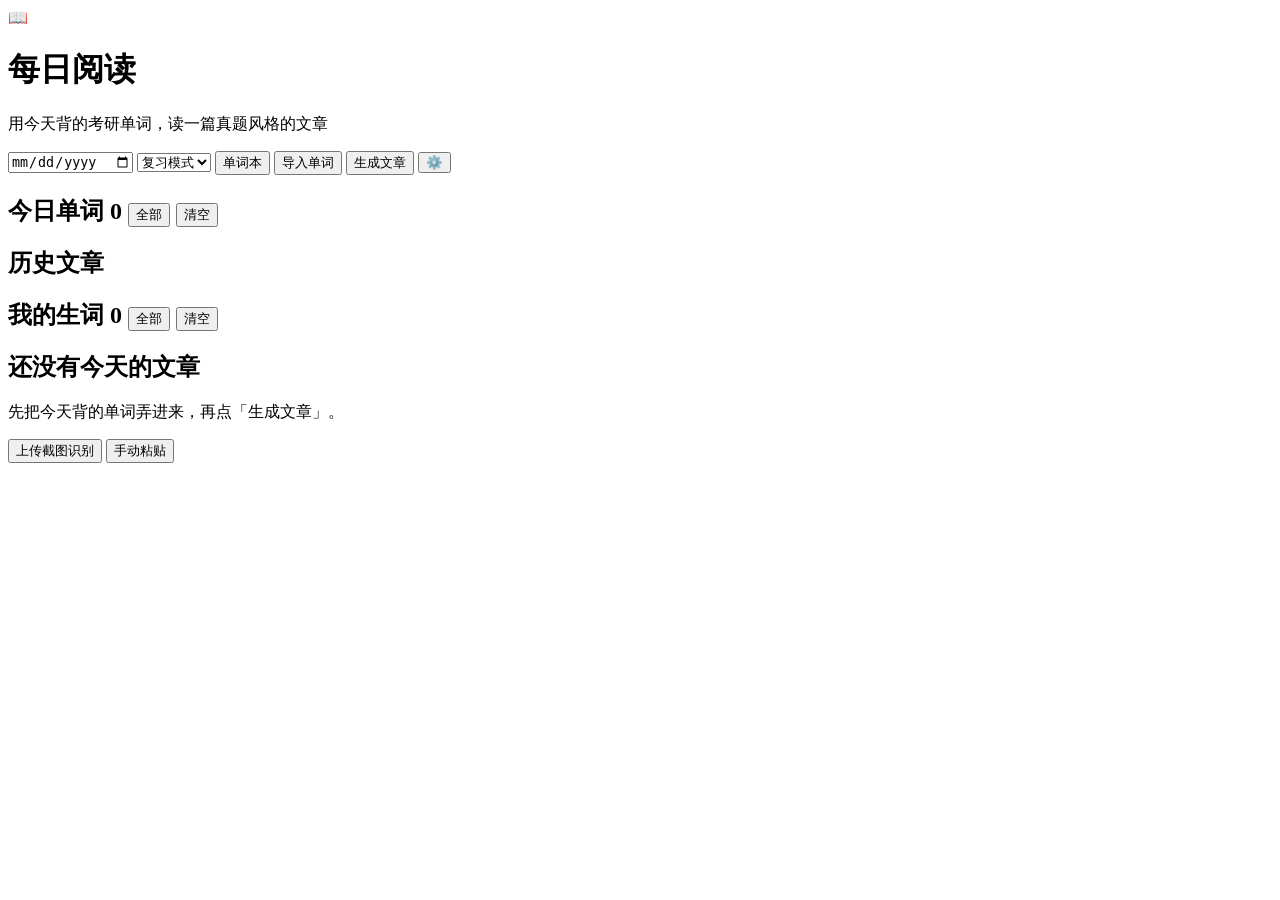
==== public/index.html @ d0517b9f "feat: 一键补全单词释义 + 独立的短语标签页 - POST /api/vocab/fill：按批（默认 40 个）让模型返回中文释义，写进 data/dict 永久缓存 - 新增 buildBa" ====
<!DOCTYPE html>
<html lang="zh-CN">
<head>
<meta charset="utf-8" />
<meta name="viewport" content="width=device-width, initial-scale=1" />
<title>每日阅读 · 考研英语</title>
<link rel="stylesheet" href="/style.css" />
<link rel="icon" href="data:image/svg+xml,<svg xmlns='http://www.w3.org/2000/svg' viewBox='0 0 100 100'><text y='.9em' font-size='90'>📖</text></svg>" />
</head>
<body>
<div class="app">
  <header class="topbar">
    <div class="brand">
      <span class="logo">📖</span>
      <div>
        <h1>每日阅读</h1>
        <p id="brandSub">用今天背的考研单词，读一篇真题风格的文章</p>
      </div>
    </div>
    <div class="topbar-actions">
      <input type="date" id="datePicker" />
      <select id="modeQuick" class="mode-quick" title="文章模式（切完点「生成文章」生效）">
        <option value="review">复习模式</option>
        <option value="exam">真题模式</option>
      </select>
      <button class="btn ghost" id="btnVocab" title="看所有天的单词和生词">单词本</button>
      <button class="btn ghost" id="btnImport">导入单词</button>
      <button class="btn primary" id="btnGenerate">生成文章</button>
      <button class="btn icon" id="btnSettings" title="设置">⚙️</button>
    </div>
  </header>

  <div class="body">
    <aside class="sidebar">
      <section class="panel">
        <h2>今日单词 <span class="count" id="wordCount">0</span>
          <button class="mini-btn" id="btnAllWords" title="打开完整单词本">全部</button>
          <button class="mini-btn" id="btnClearWords" title="清空今天的单词">清空</button>
        </h2>
        <div id="wordList" class="word-list"></div>
      </section>
      <section class="panel">
        <h2>历史文章</h2>
        <div id="archive" class="archive"></div>
      </section>
      <section class="panel">
        <h2>我的生词 <span class="count" id="markCount">0</span>
          <button class="mini-btn" id="btnAllMarks" title="打开完整单词本">全部</button>
          <button class="mini-btn" id="btnClearMarks" title="清空生词本">清空</button>
        </h2>
        <div id="markList" class="mark-list"></div>
      </section>
    </aside>

    <main class="main" id="main">
      <div class="empty" id="empty">
        <h2>还没有今天的文章</h2>
        <p>先把今天背的单词弄进来，再点「生成文章」。</p>
        <div class="empty-actions">
          <button class="btn primary" data-act="image">上传截图识别</button>
          <button class="btn ghost" data-act="import">手动粘贴</button>
        </div>
        <p class="hint" id="emptyHint"></p>
      </div>
      <article id="articleView" hidden></article>
    </main>
  </div>
</div>

<!-- ============ 导入单词 ============ -->
<div class="modal" id="modalImport" hidden>
  <div class="modal-card">
    <header>
      <h3>导入今天的单词</h3>
      <button class="btn icon" data-close>✕</button>
    </header>
    <div class="modal-body">
      <div class="tabs">
        <button class="tab active" data-tab="image">上传截图识别</button>
        <button class="tab" data-tab="paste">手动粘贴</button>
      </div>

      <div class="tab-panel" data-panel="image">
        <div id="dropzone" class="dropzone">
          <div class="dz-icon">🖼️</div>
          <p class="dz-main">把百词斩的截图拖进来</p>
          <p class="dz-sub">也可以点这里选图片，或者直接 <kbd>Ctrl</kbd>+<kbd>V</kbd> 粘贴</p>
          <input type="file" id="fileInput" accept="image/*" multiple hidden />
        </div>
        <div id="thumbs" class="thumbs"></div>
        <div class="row-inline">
          <button class="btn primary" id="btnDoOcr" disabled>开始识别</button>
          <label class="switch"><input type="checkbox" id="chkOcrFix" /> 用 AI 校正拼写、剔除界面文字</label>
        </div>
        <div id="ocrResult" class="fetch-result"></div>
      </div>

      <div class="tab-panel" data-panel="paste" hidden>
        <p class="tip">一行一个，中英文都行：</p>
        <pre class="example">abandon 放弃
procedure /prəˈsiːdʒə/ n. 程序，步骤
reluctant</pre>
        <textarea id="pasteBox" rows="8" placeholder="在这里粘贴单词……"></textarea>
        <div id="pastePreview" class="paste-preview"></div>
      </div>
    </div>
    <footer>
      <span class="status" id="importStatus"></span>
      <button class="btn ghost" data-close>取消</button>
      <button class="btn primary" id="btnSaveWords">保存</button>
    </footer>
  </div>
</div>

<!-- ============ 设置 ============ -->
<div class="modal" id="modalSettings" hidden>
  <div class="modal-card">
    <header>
      <h3>设置</h3>
      <button class="btn icon" data-close>✕</button>
    </header>
    <div class="modal-body">
      <h4>DeepSeek 模型</h4>
      <label>API Key <input type="password" id="cfgKey" placeholder="sk-..." autocomplete="off" /></label>
      <p class="tip">Key 只保存在本机的 data/config.json，不会上传到任何第三方。截图识别用的是 Windows 自带 OCR，不消耗 Key。</p>
      <div class="grid2">
        <label>接口地址 <input type="text" id="cfgBase" /></label>
        <label>模型 <input type="text" id="cfgModel" /></label>
      </div>

      <h4>文章偏好（考研）</h4>
      <label>模式
        <select id="cfgMode">
          <option value="review">复习模式 —— 今天背的词尽量全用上，文章好读</option>
          <option value="exam">真题模式 —— 像考研阅读原文，只挑一部分词用</option>
        </select>
      </label>
      <p class="tip" id="modeTip"></p>
      <label>难度
        <select id="cfgLevel">
          <option>C1（考研英语一难度）</option>
          <option>B2（考研英语二 / 六级）</option>
          <option>C2（接近外刊原文）</option>
          <option>B1（先打基础）</option>
        </select>
      </label>
      <div class="grid2">
        <label>段落数 <input type="number" id="cfgParas" min="3" max="14" /></label>
        <label>题量 <input type="number" id="cfgQuestionCount" min="0" max="8" /></label>
      </div>
      <label id="examLimitRow">真题模式每篇用词数 <input type="number" id="cfgExamLimit" min="6" max="30" /></label>
      <label>题材
        <select id="cfgStyle">
          <option>考研真题风格（社科 / 科普议论文）</option>
          <option>经济与商业</option>
          <option>科技与创新</option>
          <option>社会与文化</option>
          <option>教育与心理</option>
          <option>环境与能源</option>
          <option>法律与伦理</option>
        </select>
      </label>
      <label class="inline"><input type="checkbox" id="cfgLongSentences" /> 生成「长难句拆解」</label>
      <label class="inline"><input type="checkbox" id="cfgQuestions" /> 生成理解题（考研五大题型）</label>
      <label class="inline"><input type="checkbox" id="cfgOcrFix" /> 截图识别后自动用 AI 校正拼写</label>
    </div>
    <footer>
      <span class="status" id="settingsStatus"></span>
      <button class="btn ghost" data-close>关闭</button>
      <button class="btn primary" id="btnSaveSettings">保存</button>
    </footer>
  </div>
</div>

<!-- ============ 单词本 ============ -->
<div class="modal" id="modalVocab" hidden>
  <div class="modal-card wide">
    <header>
      <h3>单词本</h3>
      <button class="btn icon" data-close>✕</button>
    </header>
    <div class="modal-body vocab-body">
      <div class="vocab-bar">
        <div class="tabs vocab-tabs">
          <button class="vtab active" data-vtab="daily">每日单词 <span class="count" id="vtabDailyCount">0</span></button>
          <button class="vtab" data-vtab="mine">我的生词 <span class="count" id="vtabMineCount">0</span></button>
          <button class="vtab" data-vtab="phrases">短语 <span class="count" id="vtabPhraseCount">0</span></button>
        </div>
        <div class="vocab-tools">
          <button class="btn ghost" id="btnFillMeaning" hidden>补全释义</button>
          <select id="vocabSort" title="排序方式">
            <option value="time-desc">时间：新 → 旧</option>
            <option value="time-asc">时间：旧 → 新</option>
            <option value="alpha">字母：A → Z</option>
            <option value="alpha-desc">字母：Z → A</option>
          </select>
          <input type="search" id="vocabSearch" placeholder="搜单词或释义" />
        </div>
      </div>
      <p class="tip" id="vocabStatus" hidden></p>
      <div id="vocabBody" class="vocab-grid"></div>
      <p class="tip" id="vocabEmpty" hidden></p>
    </div>
  </div>
</div>

<!-- ============ 单词详情浮层 ============ -->
<div class="popover" id="popover" hidden></div>
<div class="toast" id="toast" hidden></div>
<div class="loading" id="loading" hidden>
  <div class="spinner"></div>
  <p id="loadingText">正在写作……</p>
</div>

<script src="/app.js"></script>
</body>
</html>
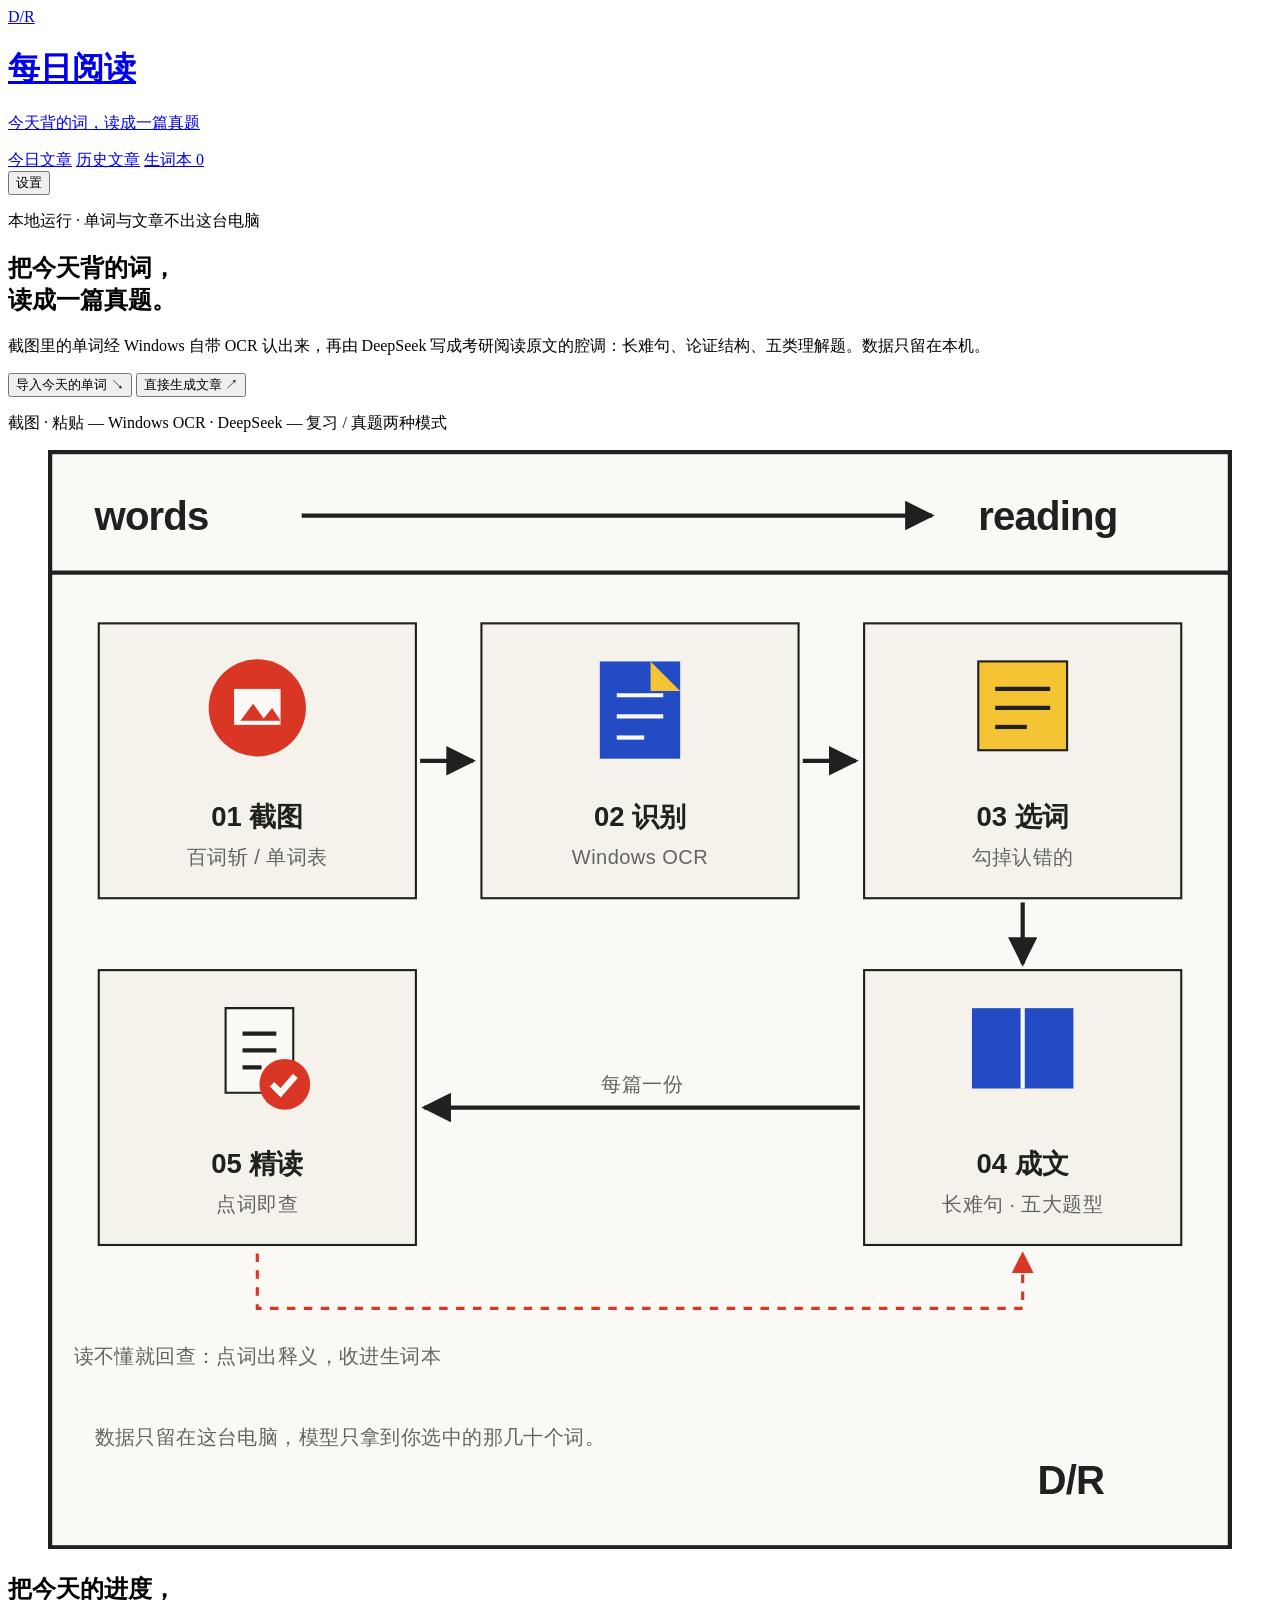
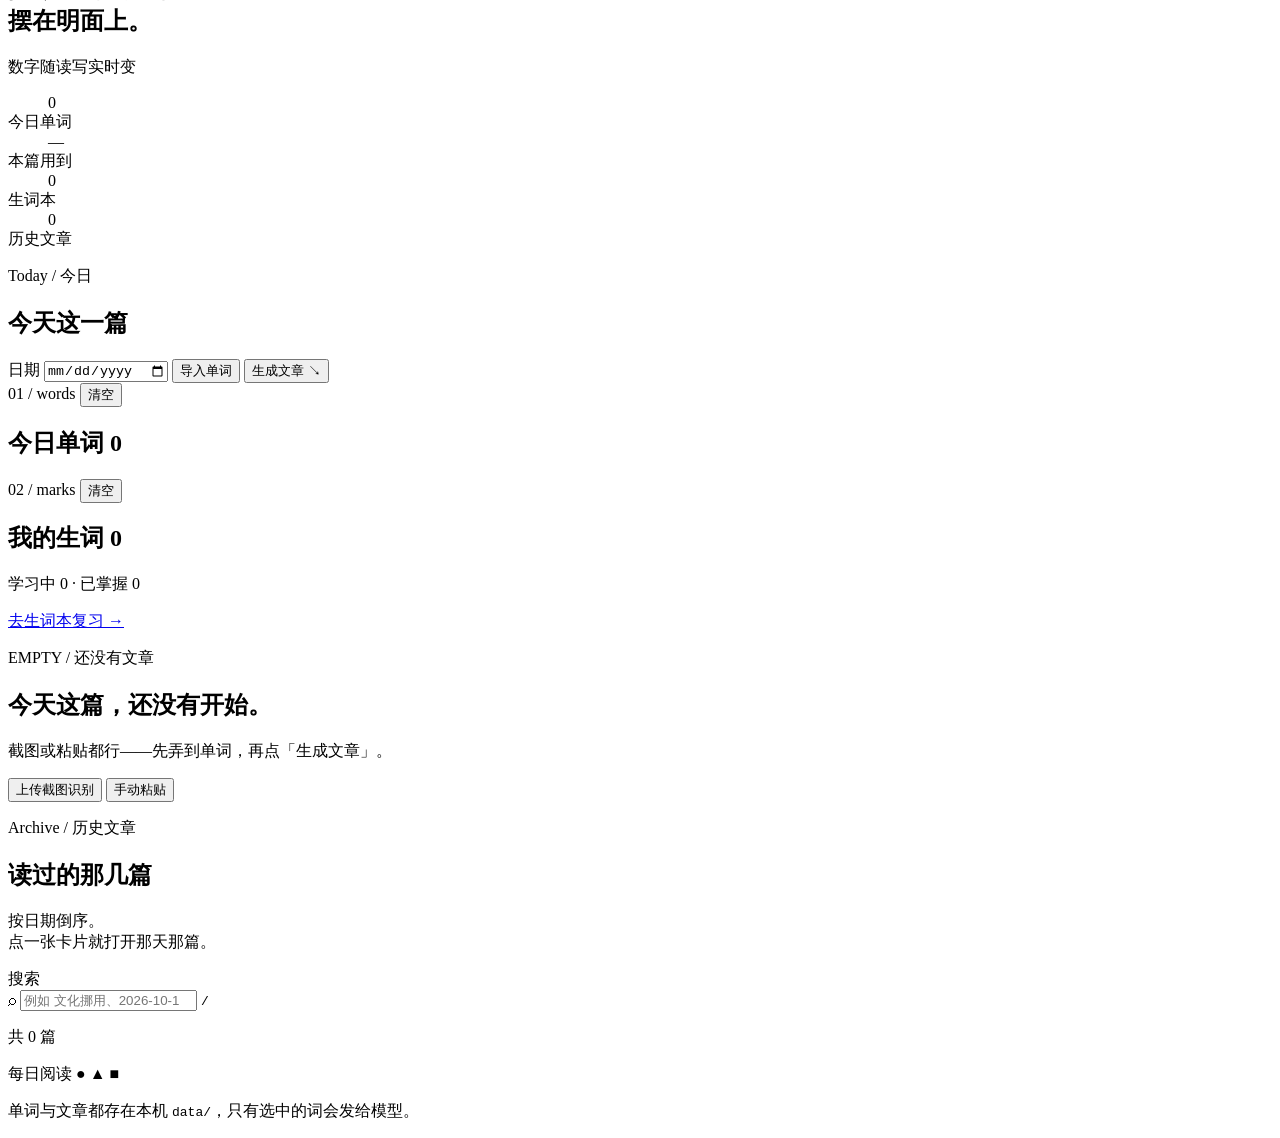
==== commit 39666c8d: "feat: 顶栏改成导航，历史文章独立成区，模式挪进设置 顶栏：品牌 + 今日文章 / 历史文章 / 生词本（带学习中计数）+ 右侧「设置」；日期、导入、生成下移到「今日文章」区头。模式选择从顶栏移进" ====
--- a/public/index.html
+++ b/public/index.html
@@ -5,74 +5,257 @@
 <meta name="viewport" content="width=device-width, initial-scale=1" />
 <title>每日阅读 · 考研英语</title>
 <link rel="stylesheet" href="/style.css" />
-<link rel="icon" href="data:image/svg+xml,<svg xmlns='http://www.w3.org/2000/svg' viewBox='0 0 100 100'><text y='.9em' font-size='90'>📖</text></svg>" />
+<link rel="icon" href="data:image/svg+xml,<svg xmlns='http://www.w3.org/2000/svg' viewBox='0 0 32 32'><rect width='32' height='32' fill='%23d93625'/><text x='16' y='22' font-family='Helvetica,Arial' font-size='13' font-weight='bold' fill='%23fff' text-anchor='middle'>D/R</text></svg>" />
 </head>
-<body>
+<body class="page">
 <div class="app">
-  <header class="topbar">
-    <div class="brand">
-      <span class="logo">📖</span>
-      <div>
-        <h1>每日阅读</h1>
-        <p id="brandSub">用今天背的考研单词，读一篇真题风格的文章</p>
-      </div>
-    </div>
-    <div class="topbar-actions">
-      <input type="date" id="datePicker" />
-      <select id="modeQuick" class="mode-quick" title="文章模式（切完点「生成文章」生效）">
-        <option value="review">复习模式</option>
-        <option value="exam">真题模式</option>
-      </select>
-      <button class="btn ghost" id="btnVocab" title="看所有天的单词和生词">单词本</button>
-      <button class="btn ghost" id="btnImport">导入单词</button>
-      <button class="btn primary" id="btnGenerate">生成文章</button>
-      <button class="btn icon" id="btnSettings" title="设置">⚙️</button>
+
+  <header class="site-header">
+    <div class="nav-shell">
+      <a class="brand" href="/">
+        <span class="brand-mark" aria-hidden="true">D/R</span>
+        <span class="brand-word">
+          <h1>每日阅读</h1>
+          <p id="brandSub">今天背的词，读成一篇真题</p>
+        </span>
+      </a>
+      <nav class="page-nav" aria-label="主导航">
+        <a href="#today" data-section="today">今日文章</a>
+        <a href="#archive" data-section="archive">历史文章</a>
+        <a href="/marks.html">生词本 <span class="nav-count" id="navMarkCount">0</span></a>
+      </nav>
+      <button class="btn ghost" id="btnSettings" title="设置">设置</button>
     </div>
   </header>
 
-  <div class="body">
-    <aside class="sidebar">
-      <section class="panel">
-        <h2>今日单词 <span class="count" id="wordCount">0</span>
-          <button class="mini-btn" id="btnAllWords" title="打开完整单词本">全部</button>
-          <button class="mini-btn" id="btnClearWords" title="清空今天的单词">清空</button>
-        </h2>
-        <div id="wordList" class="word-list"></div>
-      </section>
-      <section class="panel">
-        <h2>历史文章</h2>
-        <div id="archive" class="archive"></div>
-      </section>
-      <section class="panel">
-        <h2>我的生词 <span class="count" id="markCount">0</span>
-          <button class="mini-btn" id="btnAllMarks" title="打开完整单词本">全部</button>
-          <button class="mini-btn" id="btnClearMarks" title="清空生词本">清空</button>
-        </h2>
-        <div id="markList" class="mark-list"></div>
-      </section>
-    </aside>
-
-    <main class="main" id="main">
-      <div class="empty" id="empty">
-        <h2>还没有今天的文章</h2>
-        <p>先把今天背的单词弄进来，再点「生成文章」。</p>
-        <div class="empty-actions">
-          <button class="btn primary" data-act="image">上传截图识别</button>
-          <button class="btn ghost" data-act="import">手动粘贴</button>
-        </div>
-        <p class="hint" id="emptyHint"></p>
-      </div>
-      <article id="articleView" hidden></article>
-    </main>
-  </div>
+  <main>
+    <section class="hero">
+      <div class="hero-copy">
+        <p class="hero-intro"><span class="dot" aria-hidden="true"></span>本地运行 · 单词与文章不出这台电脑</p>
+        <h1>把今天背的词，<br />读成一篇真题。</h1>
+        <p class="hero-lede">截图里的单词经 Windows 自带 OCR 认出来，再由 DeepSeek 写成考研阅读原文的腔调：长难句、论证结构、五类理解题。数据只留在本机。</p>
+        <div class="hero-actions">
+          <button class="btn primary hero-button" id="btnHeroImport">导入今天的单词 <span aria-hidden="true">↘</span></button>
+          <button class="btn hero-secondary" id="btnHeroGenerate">直接生成文章 <span aria-hidden="true">↗</span></button>
+        </div>
+        <p class="hero-formats">截图 · 粘贴 — Windows OCR · DeepSeek — 复习 / 真题两种模式</p>
+      </div>
+
+      <figure class="hero-art" aria-label="从截图到精读的五步流程图">
+        <svg viewBox="0 0 560 520" role="img" aria-hidden="true">
+          <style>
+            .hw { font-family: "Avenir Next","Helvetica Neue","PingFang SC","Microsoft YaHei",sans-serif; }
+            .hw-title { font-size: 19px; font-weight: 800; fill: #20201e; letter-spacing: -.4px; }
+            .hw-cap { font-size: 13px; font-weight: 800; fill: #20201e; }
+            .hw-sub { font-size: 9.5px; fill: #65645e; letter-spacing: .2px; }
+            .hw-num { font-size: 11px; font-weight: 800; fill: #fff; }
+            .hw-line { stroke: #20201e; stroke-width: 2; fill: none; }
+            .hw-dash { stroke: #d93625; stroke-width: 1.5; stroke-dasharray: 4 4; fill: none; }
+          </style>
+
+          <rect x="1" y="1" width="558" height="518" fill="#faf9f5" stroke="#20201e" stroke-width="2" />
+          <text class="hw hw-title" x="22" y="38">words</text>
+          <line class="hw-line" x1="120" y1="31" x2="418" y2="31" marker-end="url(#arr)" />
+          <text class="hw hw-title" x="440" y="38">reading</text>
+          <line x1="1" y1="58" x2="559" y2="58" stroke="#20201e" stroke-width="2" />
+          <defs>
+            <marker id="arr" viewBox="0 0 10 10" refX="9" refY="5" markerWidth="7" markerHeight="7" orient="auto-start-reverse">
+              <path d="M0,0 L10,5 L0,10 z" fill="#20201e" />
+            </marker>
+          </defs>
+
+          <!-- 01 截图 -->
+          <rect x="24" y="82" width="150" height="130" fill="#f4f2eb" stroke="#20201e" stroke-width="1" />
+          <circle cx="99" cy="122" r="23" fill="#d93625" />
+          <rect x="88" y="113" width="22" height="17" fill="#faf9f5" />
+          <path d="M91 128 l6 -8 l5 7 l4 -5 l4 6 z" fill="#d93625" />
+          <text class="hw hw-cap" x="99" y="178" text-anchor="middle">01 截图</text>
+          <text class="hw hw-sub" x="99" y="196" text-anchor="middle">百词斩 / 单词表</text>
+
+          <!-- 02 OCR -->
+          <rect x="205" y="82" width="150" height="130" fill="#f4f2eb" stroke="#20201e" stroke-width="1" />
+          <rect x="261" y="100" width="38" height="46" fill="#234bc4" />
+          <path d="M285 100 l14 14 l-14 0 z" fill="#f4c434" />
+          <line x1="269" y1="116" x2="291" y2="116" stroke="#faf9f5" stroke-width="2" />
+          <line x1="269" y1="126" x2="291" y2="126" stroke="#faf9f5" stroke-width="2" />
+          <line x1="269" y1="136" x2="282" y2="136" stroke="#faf9f5" stroke-width="2" />
+          <text class="hw hw-cap" x="280" y="178" text-anchor="middle">02 识别</text>
+          <text class="hw hw-sub" x="280" y="196" text-anchor="middle">Windows OCR</text>
+
+          <!-- 03 选词 -->
+          <rect x="386" y="82" width="150" height="130" fill="#f4f2eb" stroke="#20201e" stroke-width="1" />
+          <rect x="440" y="100" width="42" height="42" fill="#f4c434" stroke="#20201e" stroke-width="1" />
+          <line x1="448" y1="113" x2="474" y2="113" stroke="#20201e" stroke-width="2" />
+          <line x1="448" y1="122" x2="474" y2="122" stroke="#20201e" stroke-width="2" />
+          <line x1="448" y1="131" x2="463" y2="131" stroke="#20201e" stroke-width="2" />
+          <text class="hw hw-cap" x="461" y="178" text-anchor="middle">03 选词</text>
+          <text class="hw hw-sub" x="461" y="196" text-anchor="middle">勾掉认错的</text>
+
+          <!-- 04 成文 -->
+          <rect x="386" y="246" width="150" height="130" fill="#f4f2eb" stroke="#20201e" stroke-width="1" />
+          <rect x="437" y="264" width="48" height="38" fill="#234bc4" />
+          <line x1="461" y1="264" x2="461" y2="302" stroke="#faf9f5" stroke-width="2" />
+          <text class="hw hw-cap" x="461" y="342" text-anchor="middle">04 成文</text>
+          <text class="hw hw-sub" x="461" y="360" text-anchor="middle">长难句 · 五大题型</text>
+
+          <!-- 05 精读 -->
+          <rect x="24" y="246" width="150" height="130" fill="#f4f2eb" stroke="#20201e" stroke-width="1" />
+          <path d="M84 264 h32 v40 h-32 z" fill="#faf9f5" stroke="#20201e" stroke-width="1" />
+          <line x1="92" y1="276" x2="108" y2="276" stroke="#20201e" stroke-width="2" />
+          <line x1="92" y1="284" x2="108" y2="284" stroke="#20201e" stroke-width="2" />
+          <line x1="92" y1="292" x2="101" y2="292" stroke="#20201e" stroke-width="2" />
+          <circle cx="112" cy="300" r="12" fill="#d93625" />
+          <path d="M106 300 l4 4 l7 -8" stroke="#faf9f5" stroke-width="3" fill="none" />
+          <text class="hw hw-cap" x="99" y="342" text-anchor="middle">05 精读</text>
+          <text class="hw hw-sub" x="99" y="360" text-anchor="middle">点词即查</text>
+
+          <!-- 箭头 -->
+          <line class="hw-line" x1="176" y1="147" x2="201" y2="147" marker-end="url(#arr)" />
+          <line class="hw-line" x1="357" y1="147" x2="382" y2="147" marker-end="url(#arr)" />
+          <line class="hw-line" x1="461" y1="214" x2="461" y2="243" marker-end="url(#arr)" />
+          <line class="hw-line" x1="384" y1="311" x2="178" y2="311" marker-end="url(#arr)" />
+          <text class="hw hw-sub" x="281" y="303" text-anchor="middle">每篇一份</text>
+
+          <!-- 虚线回路：读完还能回查 -->
+          <path class="hw-dash" d="M99 380 v26 h362 v-26" marker-end="url(#arrd)" />
+          <defs>
+            <marker id="arrd" viewBox="0 0 10 10" refX="9" refY="5" markerWidth="7" markerHeight="7" orient="auto-start-reverse">
+              <path d="M0,0 L10,5 L0,10 z" fill="#d93625" />
+            </marker>
+          </defs>
+          <text class="hw hw-sub" x="99" y="432" text-anchor="middle">读不懂就回查：点词出释义，收进生词本</text>
+
+          <text class="hw hw-sub" x="22" y="470">数据只留在这台电脑，模型只拿到你选中的那几十个词。</text>
+          <text class="hw hw-title" x="468" y="494" fill="#d93625">D/R</text>
+        </svg>
+      </figure>
+    </section>
+
+    <section class="ledger" aria-labelledby="ledger-title">
+      <div class="ledger-heading">
+        <h2 id="ledger-title">把今天的进度，<br />摆在明面上。</h2>
+        <span>数字随读写实时变</span>
+      </div>
+      <dl>
+        <div>
+          <dd id="ledgerWords">0</dd>
+          <dt>今日单词</dt>
+        </div>
+        <div>
+          <dd id="ledgerUsed">—</dd>
+          <dt>本篇用到</dt>
+        </div>
+        <div>
+          <dd id="ledgerMarks">0</dd>
+          <dt>生词本</dt>
+        </div>
+        <div>
+          <dd id="ledgerDays">0</dd>
+          <dt>历史文章</dt>
+        </div>
+      </dl>
+    </section>
+
+    <section class="today" id="today">
+      <div class="section-heading">
+        <div>
+          <p class="eyebrow">Today / 今日</p>
+          <h2>今天这一篇</h2>
+        </div>
+        <div class="today-tools">
+          <label class="field-inline">
+            <span class="field-label">日期</span>
+            <input type="date" id="datePicker" />
+          </label>
+          <button class="btn ghost" id="btnImport">导入单词</button>
+          <button class="btn primary" id="btnGenerate">生成文章 <span aria-hidden="true">↘</span></button>
+        </div>
+      </div>
+
+      <div class="workspace" id="work">
+        <aside class="sidebar">
+          <section class="panel">
+            <div class="panel-bar">
+              <span class="panel-code">01 / words</span>
+              <button class="mini-btn" id="btnClearWords" title="清空今天的单词">清空</button>
+            </div>
+            <h2>今日单词 <span class="count" id="wordCount">0</span></h2>
+            <div id="wordList" class="word-list"></div>
+          </section>
+
+          <section class="panel">
+            <div class="panel-bar">
+              <span class="panel-code">02 / marks</span>
+              <button class="mini-btn" id="btnClearMarks" title="清空生词本">清空</button>
+            </div>
+            <h2>我的生词 <span class="count" id="markCount">0</span></h2>
+            <p class="panel-note" id="markSummary">学习中 0 · 已掌握 0</p>
+            <div id="markList" class="mark-list"></div>
+            <a class="panel-link" href="/marks.html">去生词本复习 <span aria-hidden="true">→</span></a>
+          </section>
+        </aside>
+
+        <div class="main" id="main">
+          <div class="empty" id="empty">
+            <p class="empty-code">EMPTY / 还没有文章</p>
+            <h2>今天这篇，还没有开始。</h2>
+            <p>截图或粘贴都行——先弄到单词，再点「生成文章」。</p>
+            <div class="empty-actions">
+              <button class="btn primary" data-act="image">上传截图识别</button>
+              <button class="btn ghost" data-act="import">手动粘贴</button>
+            </div>
+            <p class="hint" id="emptyHint"></p>
+          </div>
+          <article id="articleView" hidden></article>
+        </div>
+      </div>
+    </section>
+
+    <section class="archive-section" id="archive">
+      <div class="section-heading">
+        <div>
+          <p class="eyebrow">Archive / 历史文章</p>
+          <h2>读过的那几篇</h2>
+        </div>
+        <p>按日期倒序。<br>点一张卡片就打开那天那篇。</p>
+      </div>
+
+      <div class="search-panel">
+        <label for="archiveSearch">搜索</label>
+        <div class="search-field">
+          <span class="search-icon" aria-hidden="true">⌕</span>
+          <input id="archiveSearch" type="search" placeholder="例如 文化挪用、2026-10-17、真题" autocomplete="off" />
+          <kbd>/</kbd>
+        </div>
+        <p id="archiveStatus">共 0 篇</p>
+      </div>
+
+      <div class="archive-grid" id="archiveGrid"></div>
+
+      <div class="empty-state" id="archiveEmpty" hidden>
+        <p class="empty-code">EMPTY / 还没有历史文章</p>
+        <h3>生成过的那几篇，会排在这里。</h3>
+        <p>每生成一篇文章，就按日期存进本机 <code>data/articles/</code>，回来点一下就能重读。</p>
+        <button class="btn primary" type="button" id="archiveEmptyBtn">去生成今天这一篇 <span aria-hidden="true">↘</span></button>
+      </div>
+    </section>
+  </main>
+
+  <footer class="site-footer">
+    <p class="footer-brand">每日阅读 <span aria-hidden="true">● ▲ ■</span></p>
+    <p>单词与文章都存在本机 <code>data/</code>，只有选中的词会发给模型。</p>
+  </footer>
 </div>
 
 <!-- ============ 导入单词 ============ -->
 <div class="modal" id="modalImport" hidden>
   <div class="modal-card">
     <header>
-      <h3>导入今天的单词</h3>
-      <button class="btn icon" data-close>✕</button>
+      <div>
+        <p class="modal-code">import / 今日单词</p>
+        <h3>导入今天的单词</h3>
+      </div>
+      <button class="btn icon" data-close aria-label="关闭">✕</button>
     </header>
     <div class="modal-body">
       <div class="tabs">
@@ -82,7 +265,7 @@
 
       <div class="tab-panel" data-panel="image">
         <div id="dropzone" class="dropzone">
-          <div class="dz-icon">🖼️</div>
+          <div class="dz-icon">▣</div>
           <p class="dz-main">把百词斩的截图拖进来</p>
           <p class="dz-sub">也可以点这里选图片，或者直接 <kbd>Ctrl</kbd>+<kbd>V</kbd> 粘贴</p>
           <input type="file" id="fileInput" accept="image/*" multiple hidden />
@@ -116,8 +299,11 @@
 <div class="modal" id="modalSettings" hidden>
   <div class="modal-card">
     <header>
-      <h3>设置</h3>
-      <button class="btn icon" data-close>✕</button>
+      <div>
+        <p class="modal-code">settings / 配置</p>
+        <h3>设置</h3>
+      </div>
+      <button class="btn icon" data-close aria-label="关闭">✕</button>
     </header>
     <div class="modal-body">
       <h4>DeepSeek 模型</h4>
@@ -172,38 +358,6 @@
   </div>
 </div>
 
-<!-- ============ 单词本 ============ -->
-<div class="modal" id="modalVocab" hidden>
-  <div class="modal-card wide">
-    <header>
-      <h3>单词本</h3>
-      <button class="btn icon" data-close>✕</button>
-    </header>
-    <div class="modal-body vocab-body">
-      <div class="vocab-bar">
-        <div class="tabs vocab-tabs">
-          <button class="vtab active" data-vtab="daily">每日单词 <span class="count" id="vtabDailyCount">0</span></button>
-          <button class="vtab" data-vtab="mine">我的生词 <span class="count" id="vtabMineCount">0</span></button>
-          <button class="vtab" data-vtab="phrases">短语 <span class="count" id="vtabPhraseCount">0</span></button>
-        </div>
-        <div class="vocab-tools">
-          <button class="btn ghost" id="btnFillMeaning" hidden>补全释义</button>
-          <select id="vocabSort" title="排序方式">
-            <option value="time-desc">时间：新 → 旧</option>
-            <option value="time-asc">时间：旧 → 新</option>
-            <option value="alpha">字母：A → Z</option>
-            <option value="alpha-desc">字母：Z → A</option>
-          </select>
-          <input type="search" id="vocabSearch" placeholder="搜单词或释义" />
-        </div>
-      </div>
-      <p class="tip" id="vocabStatus" hidden></p>
-      <div id="vocabBody" class="vocab-grid"></div>
-      <p class="tip" id="vocabEmpty" hidden></p>
-    </div>
-  </div>
-</div>
-
 <!-- ============ 单词详情浮层 ============ -->
 <div class="popover" id="popover" hidden></div>
 <div class="toast" id="toast" hidden></div>
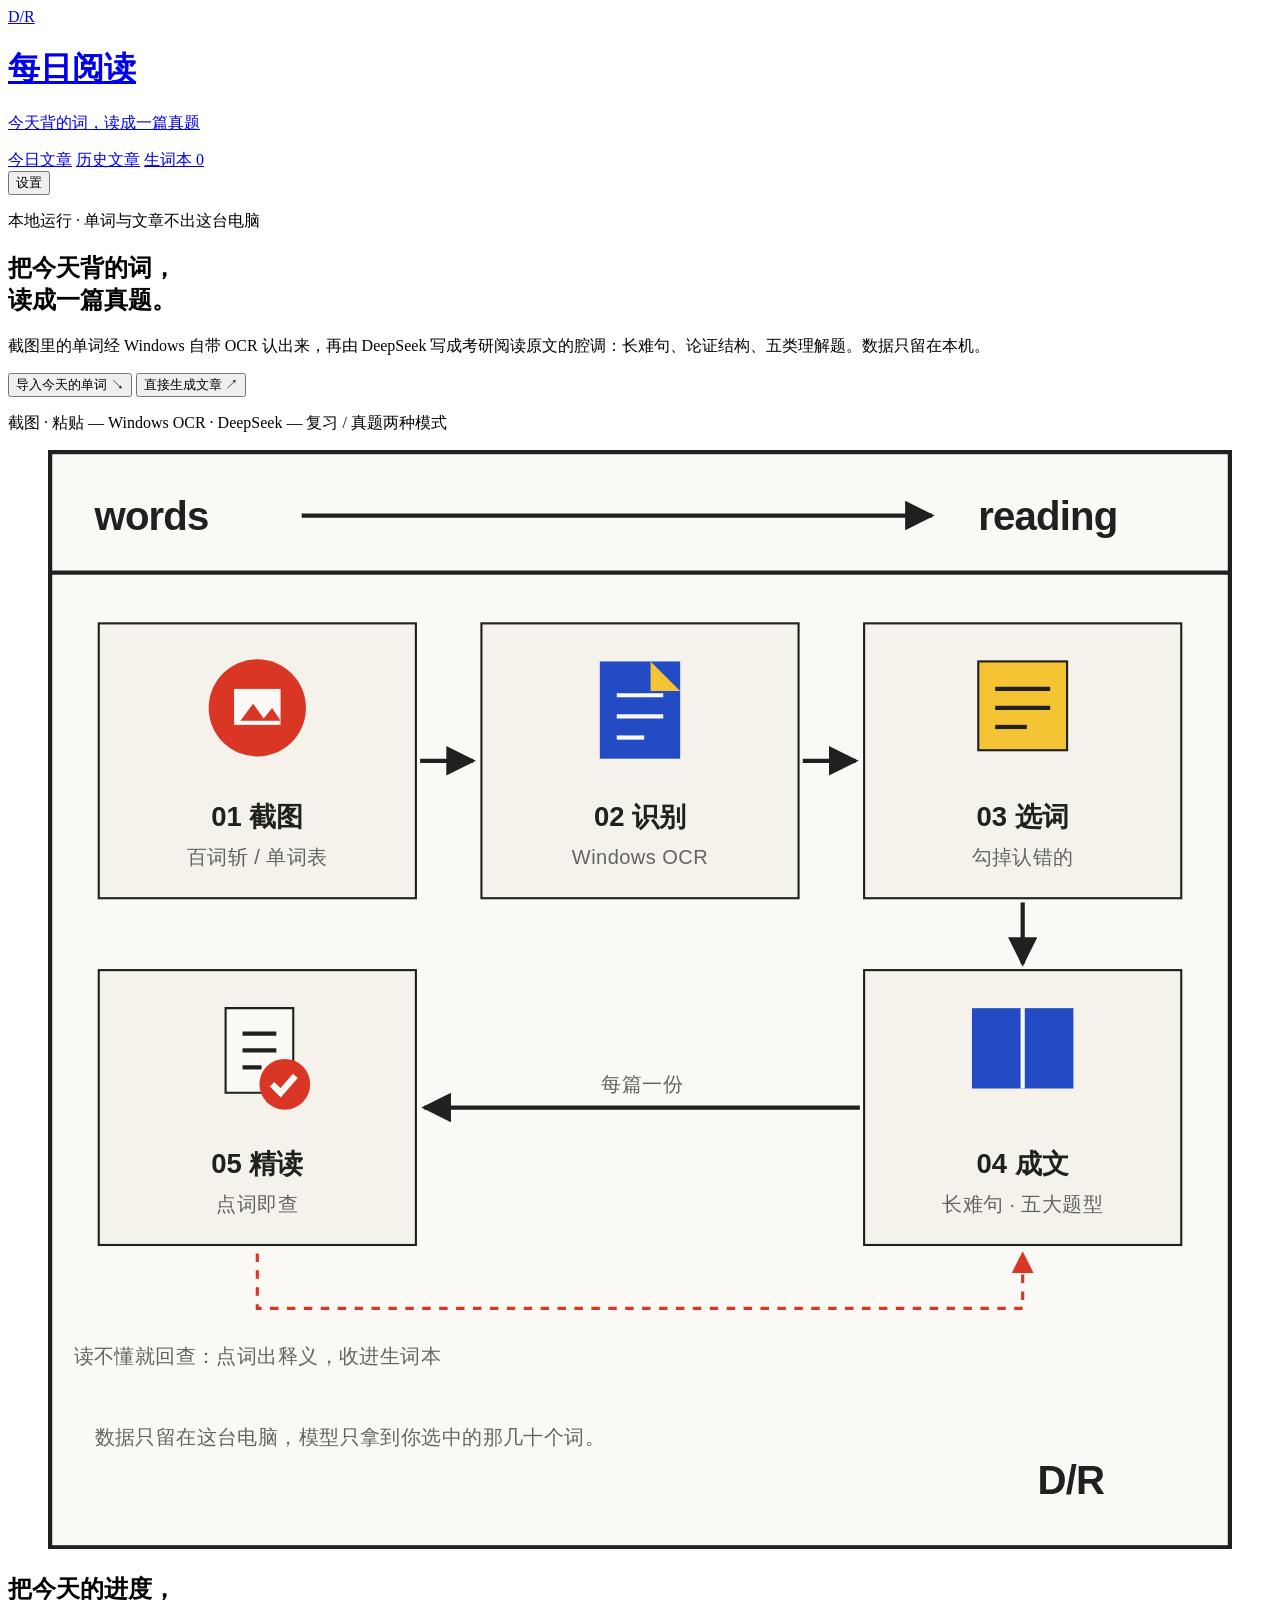
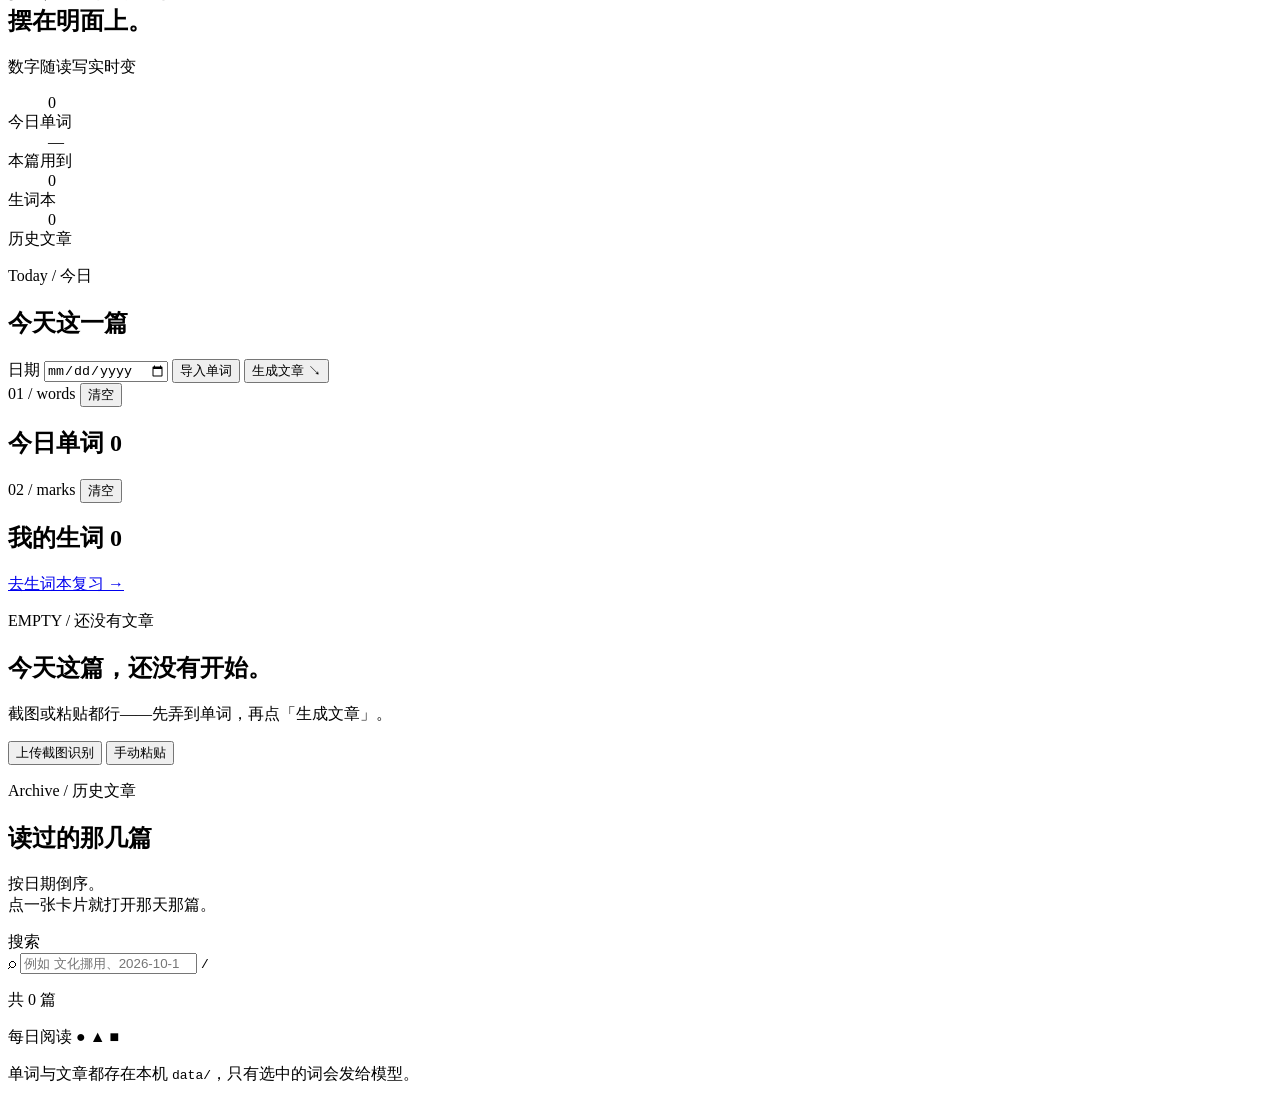
==== commit c7a2c6c9: "fix: 品牌标识不再带下划线，侧栏生词本只露三个词 品牌是整个 <a>，浏览器默认给链接加下划线和访问过的紫色，把文字也一起染了 —— 补上 color: inherit / text-decora" ====
--- a/public/index.html
+++ b/public/index.html
@@ -189,7 +189,6 @@
               <button class="mini-btn" id="btnClearMarks" title="清空生词本">清空</button>
             </div>
             <h2>我的生词 <span class="count" id="markCount">0</span></h2>
-            <p class="panel-note" id="markSummary">学习中 0 · 已掌握 0</p>
             <div id="markList" class="mark-list"></div>
             <a class="panel-link" href="/marks.html">去生词本复习 <span aria-hidden="true">→</span></a>
           </section>
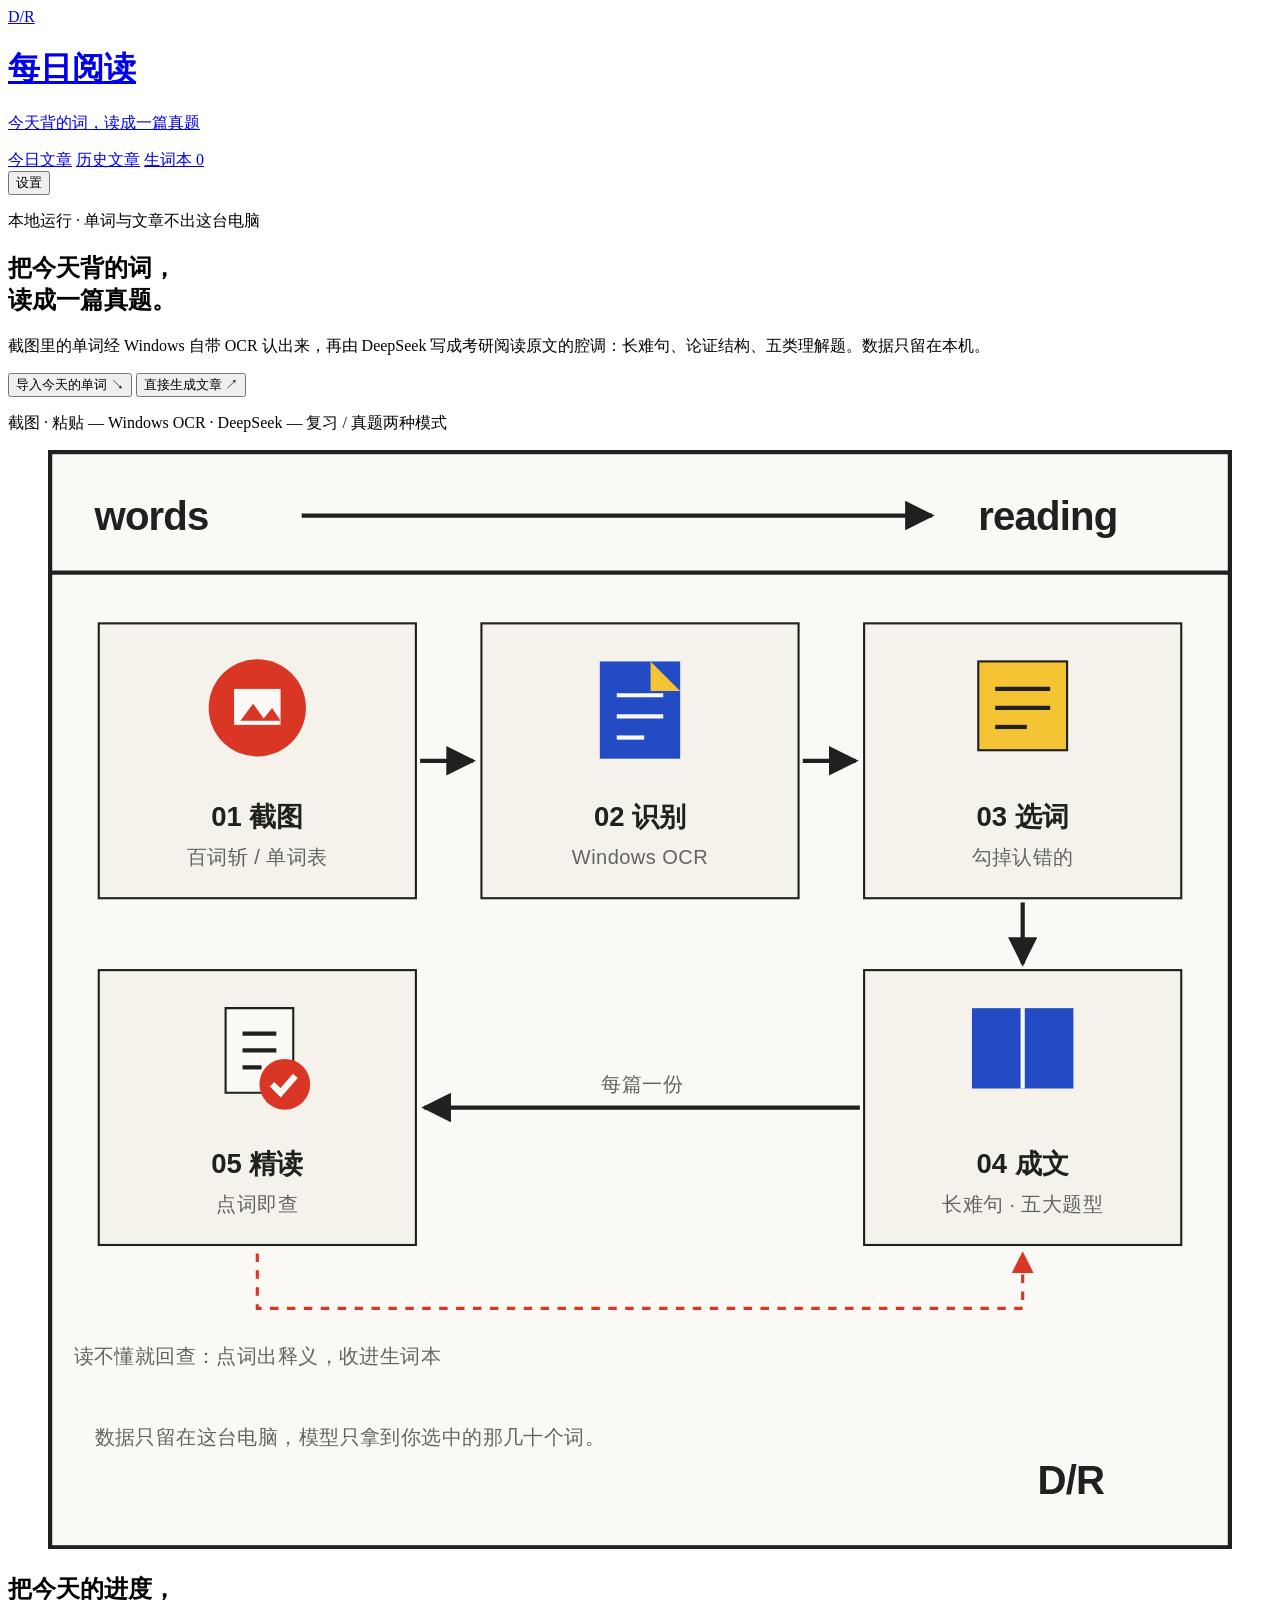
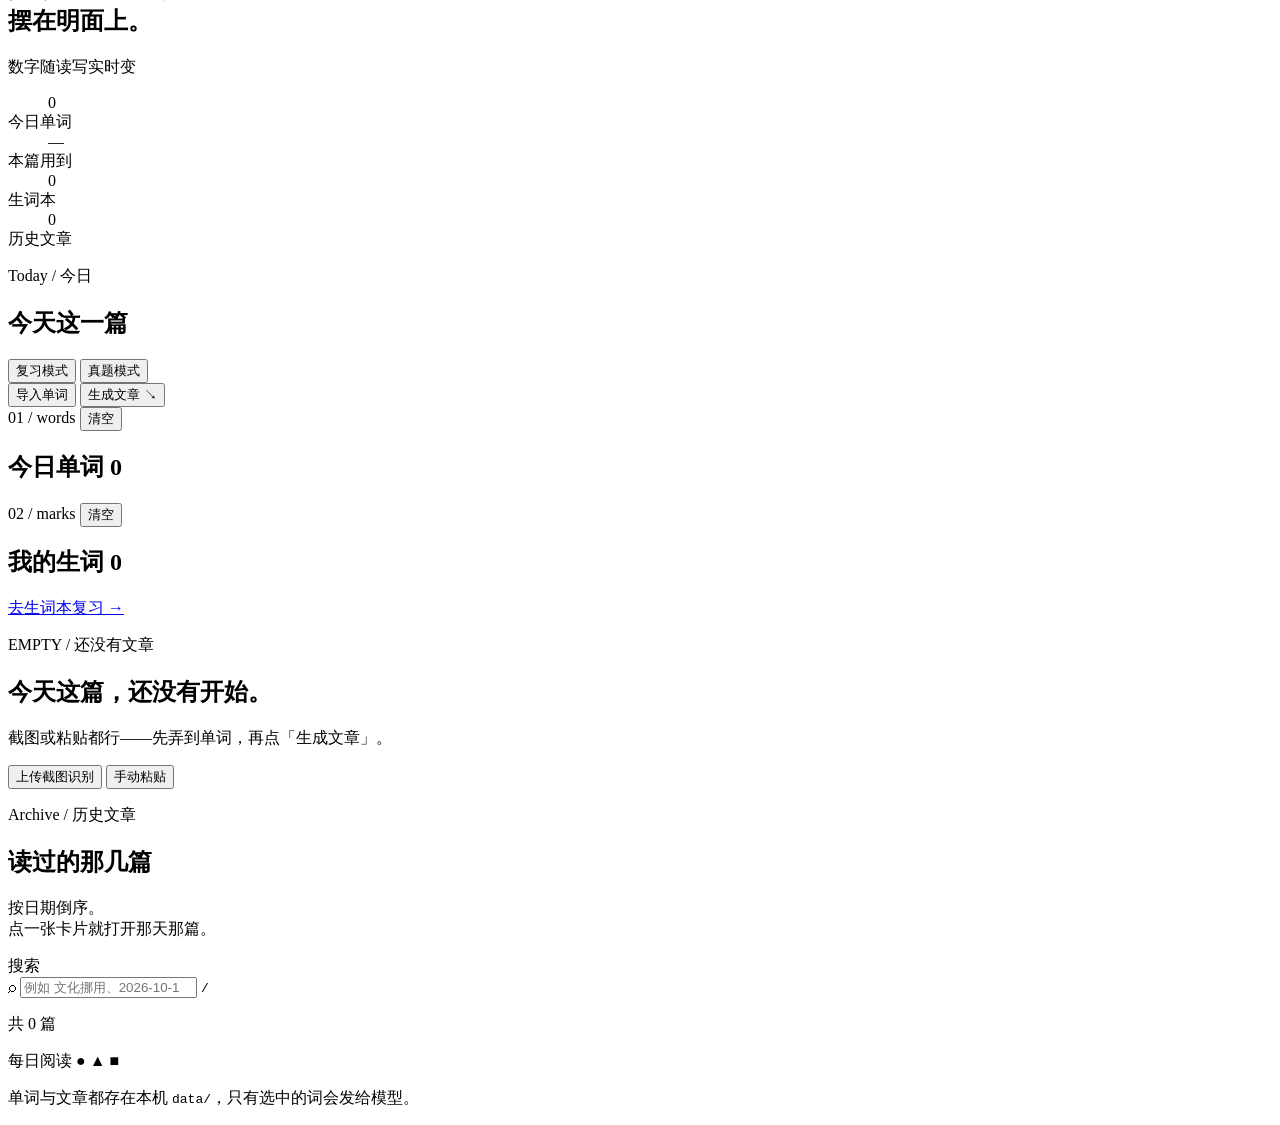
==== commit cc54ab8c: "feat: 今日文章区头用模式开关替掉日期选择 原生 date 输入框又丑又不直观，而在这一页选日期其实只有「回到今天」和「打开某天的文章」两种需求 —— 后者点历史文章的卡片就够了。所以把日期框换成" ====
--- a/public/index.html
+++ b/public/index.html
@@ -159,14 +159,14 @@
     <section class="today" id="today">
       <div class="section-heading">
         <div>
-          <p class="eyebrow">Today / 今日</p>
+          <p class="eyebrow">Today / 今日 <span class="eyebrow-date" id="currentDate"></span></p>
           <h2>今天这一篇</h2>
         </div>
         <div class="today-tools">
-          <label class="field-inline">
-            <span class="field-label">日期</span>
-            <input type="date" id="datePicker" />
-          </label>
+          <div class="mode-switch" role="group" aria-label="文章模式">
+            <button type="button" data-mode="review">复习模式</button>
+            <button type="button" data-mode="exam">真题模式</button>
+          </div>
           <button class="btn ghost" id="btnImport">导入单词</button>
           <button class="btn primary" id="btnGenerate">生成文章 <span aria-hidden="true">↘</span></button>
         </div>
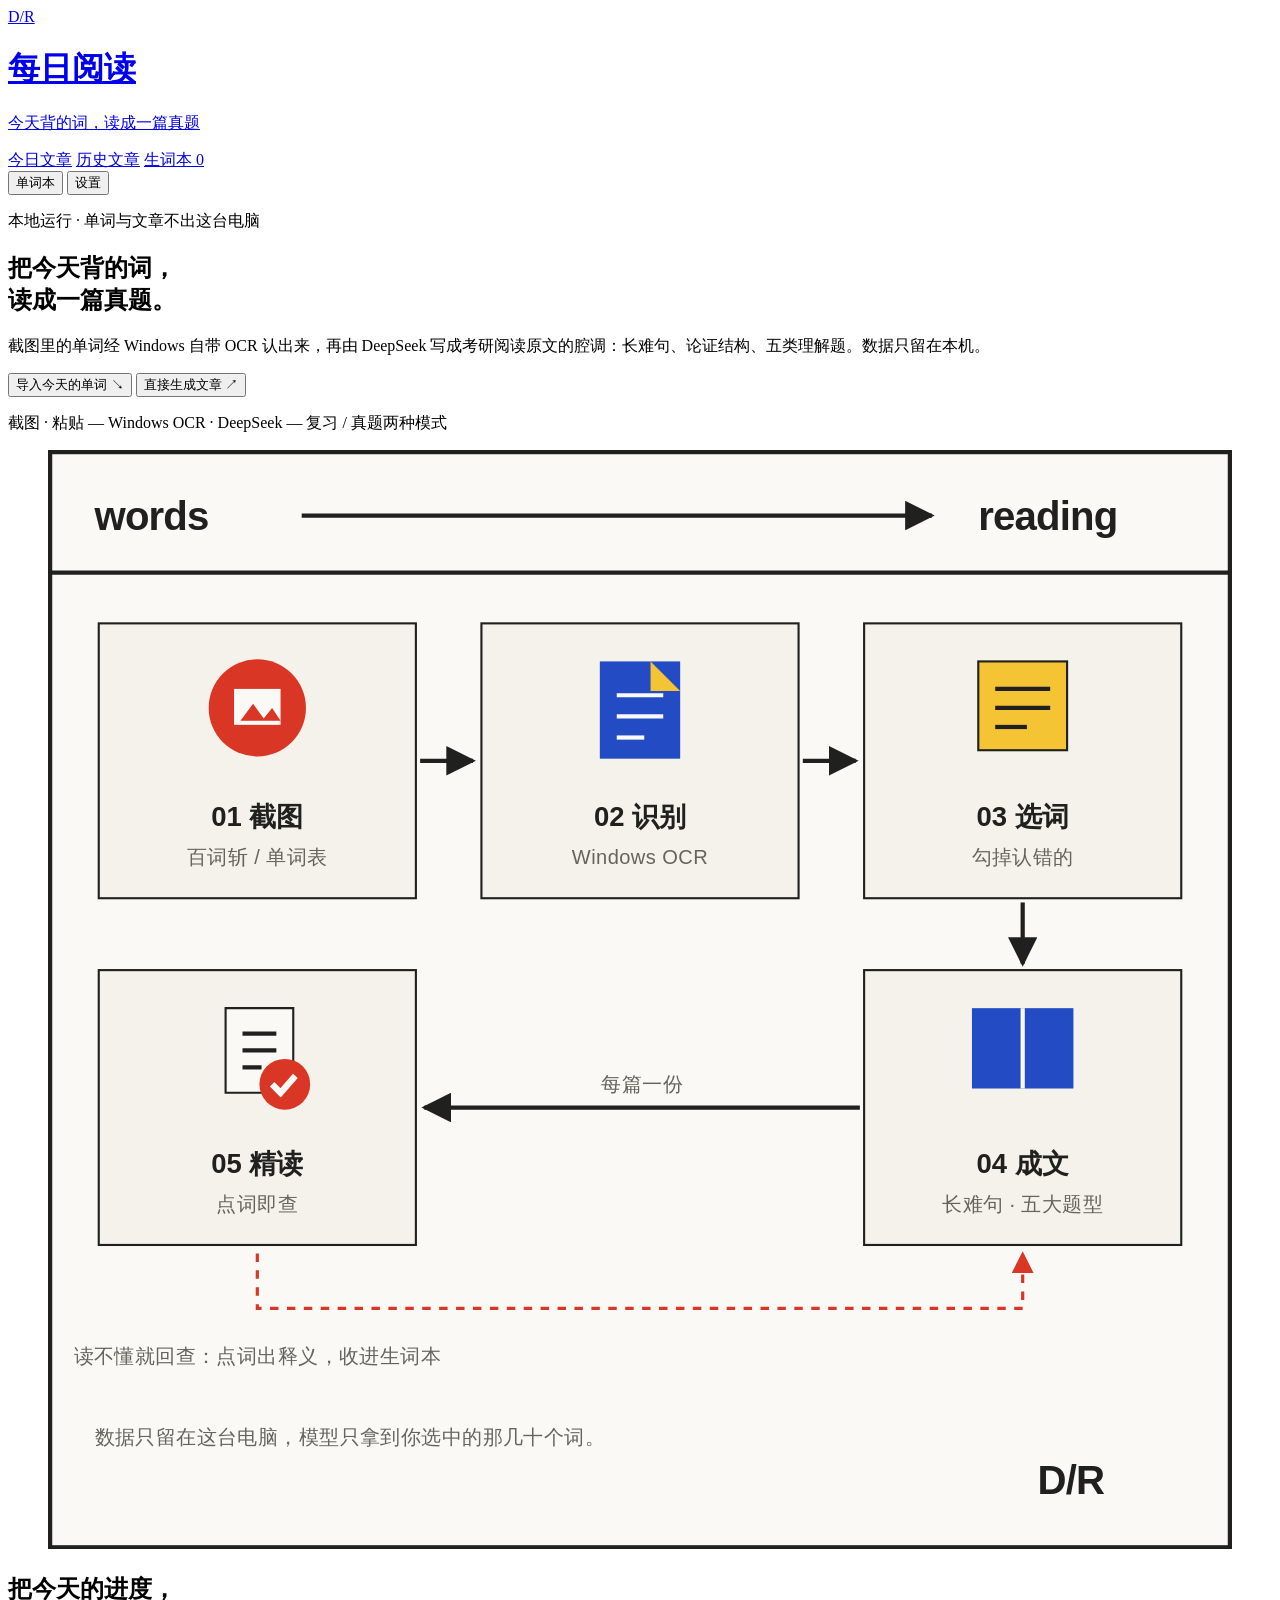
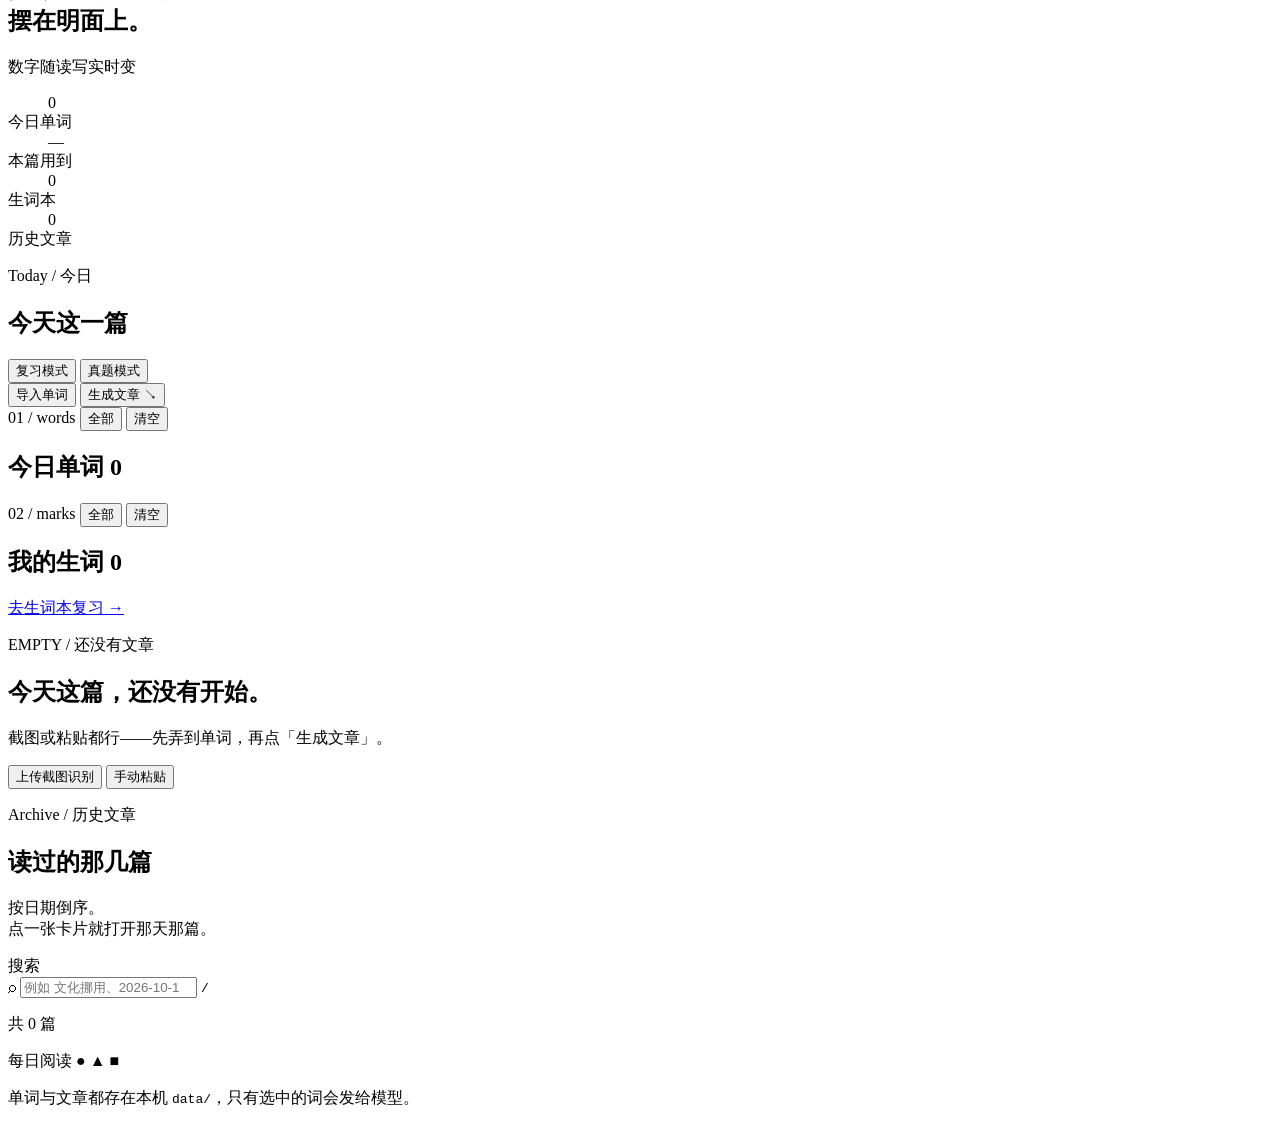
==== commit 68f9b51d: "merge: 合入 PR #1（包豪斯界面 + 生词本复习页） 冲突处理原则：界面骨架用 PR 的（导航 / Hero / 统计条 / 历史文章卡片 / marks.html）， 功能与数据语义保留 " ====
--- a/public/index.html
+++ b/public/index.html
@@ -24,6 +24,7 @@
         <a href="#archive" data-section="archive">历史文章</a>
         <a href="/marks.html">生词本 <span class="nav-count" id="navMarkCount">0</span></a>
       </nav>
+      <button class="btn ghost" id="btnVocab" title="所有天的单词、我的生词和短语">单词本</button>
       <button class="btn ghost" id="btnSettings" title="设置">设置</button>
     </div>
   </header>
@@ -177,6 +178,7 @@
           <section class="panel">
             <div class="panel-bar">
               <span class="panel-code">01 / words</span>
+              <button class="mini-btn" id="btnAllWords" title="打开完整单词本">全部</button>
               <button class="mini-btn" id="btnClearWords" title="清空今天的单词">清空</button>
             </div>
             <h2>今日单词 <span class="count" id="wordCount">0</span></h2>
@@ -186,6 +188,7 @@
           <section class="panel">
             <div class="panel-bar">
               <span class="panel-code">02 / marks</span>
+              <button class="mini-btn" id="btnAllMarks" title="打开完整单词本">全部</button>
               <button class="mini-btn" id="btnClearMarks" title="清空生词本">清空</button>
             </div>
             <h2>我的生词 <span class="count" id="markCount">0</span></h2>
@@ -357,6 +360,38 @@
   </div>
 </div>
 
+<!-- ============ 单词本 ============ -->
+<div class="modal" id="modalVocab" hidden>
+  <div class="modal-card wide">
+    <header>
+      <h3>单词本</h3>
+      <button class="btn icon" data-close>✕</button>
+    </header>
+    <div class="modal-body vocab-body">
+      <div class="vocab-bar">
+        <div class="tabs vocab-tabs">
+          <button class="vtab active" data-vtab="daily">每日单词 <span class="count" id="vtabDailyCount">0</span></button>
+          <button class="vtab" data-vtab="mine">我的生词 <span class="count" id="vtabMineCount">0</span></button>
+          <button class="vtab" data-vtab="phrases">短语 <span class="count" id="vtabPhraseCount">0</span></button>
+        </div>
+        <div class="vocab-tools">
+          <button class="btn ghost" id="btnFillMeaning" hidden>补全释义</button>
+          <select id="vocabSort" title="排序方式">
+            <option value="time-desc">时间：新 → 旧</option>
+            <option value="time-asc">时间：旧 → 新</option>
+            <option value="alpha">字母：A → Z</option>
+            <option value="alpha-desc">字母：Z → A</option>
+          </select>
+          <input type="search" id="vocabSearch" placeholder="搜单词或释义" />
+        </div>
+      </div>
+      <p class="tip" id="vocabStatus" hidden></p>
+      <div id="vocabBody" class="vocab-grid"></div>
+      <p class="tip" id="vocabEmpty" hidden></p>
+    </div>
+  </div>
+</div>
+
 <!-- ============ 单词详情浮层 ============ -->
 <div class="popover" id="popover" hidden></div>
 <div class="toast" id="toast" hidden></div>
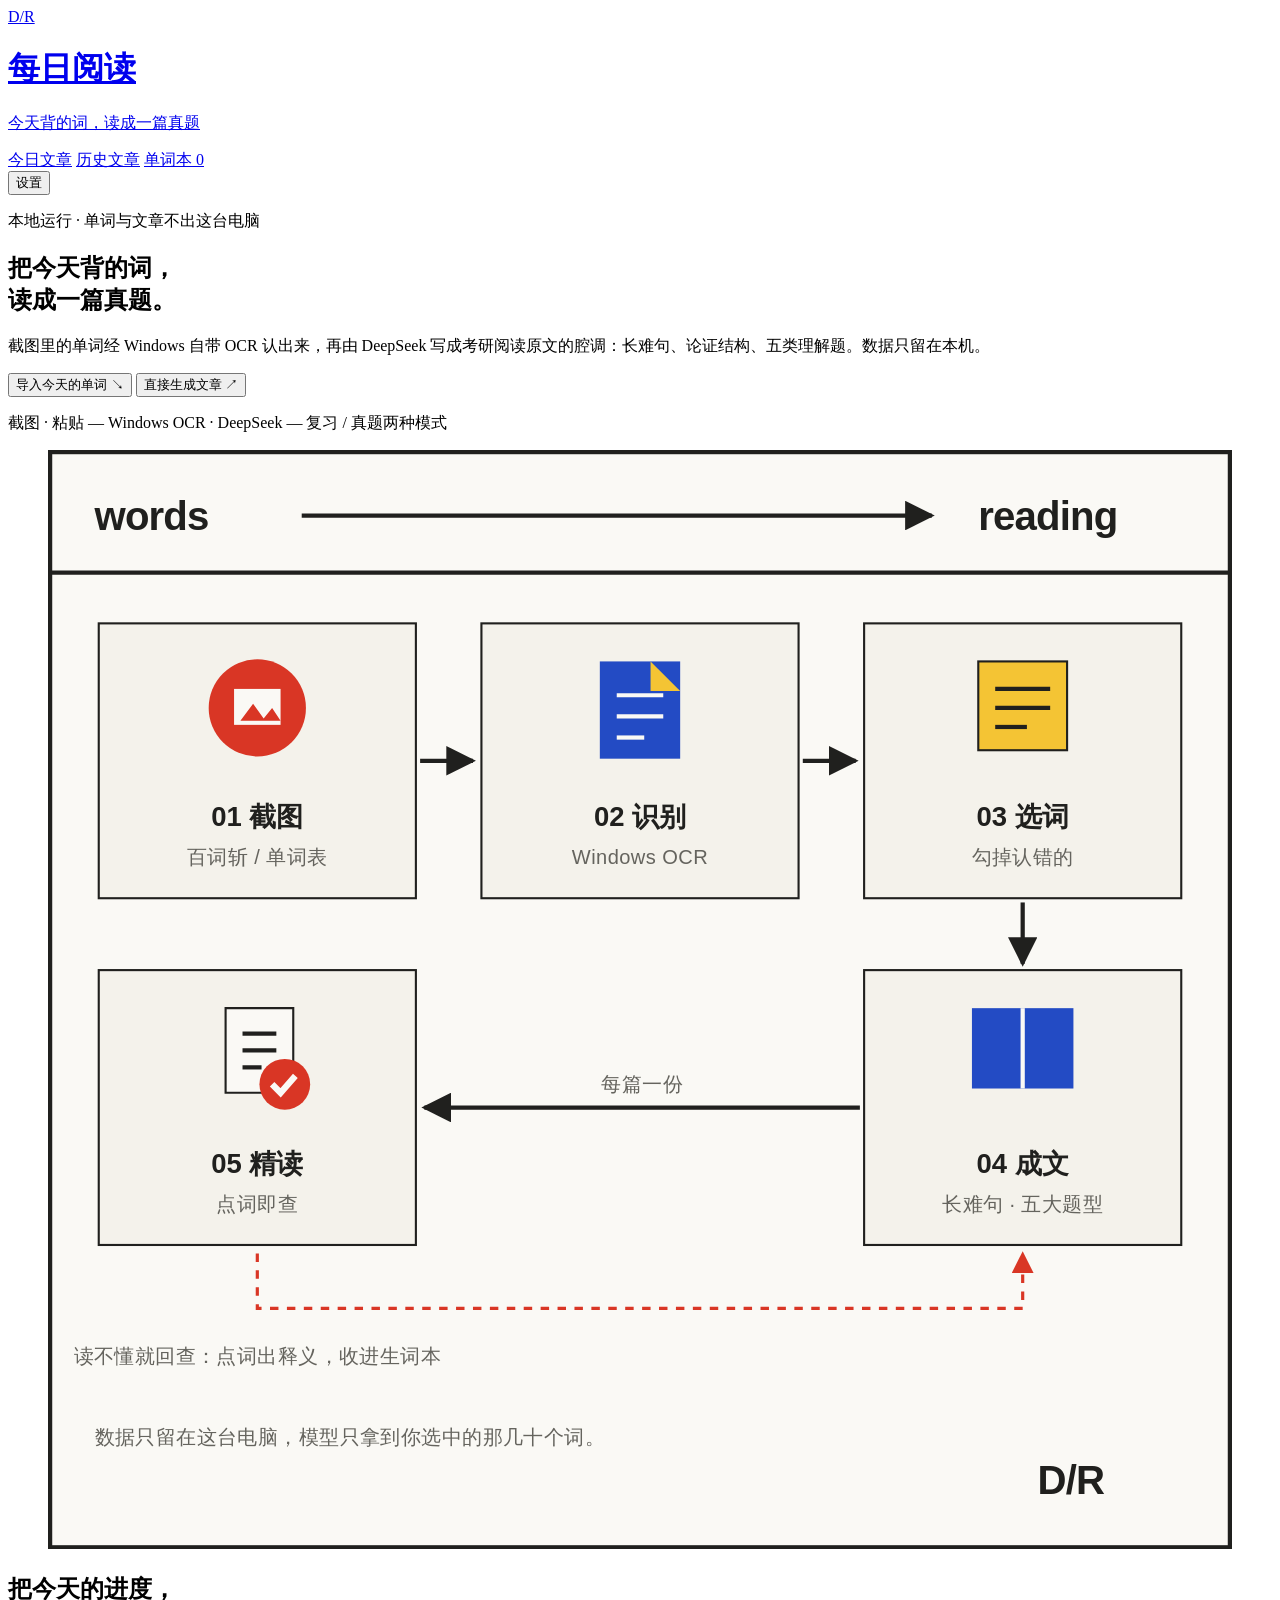
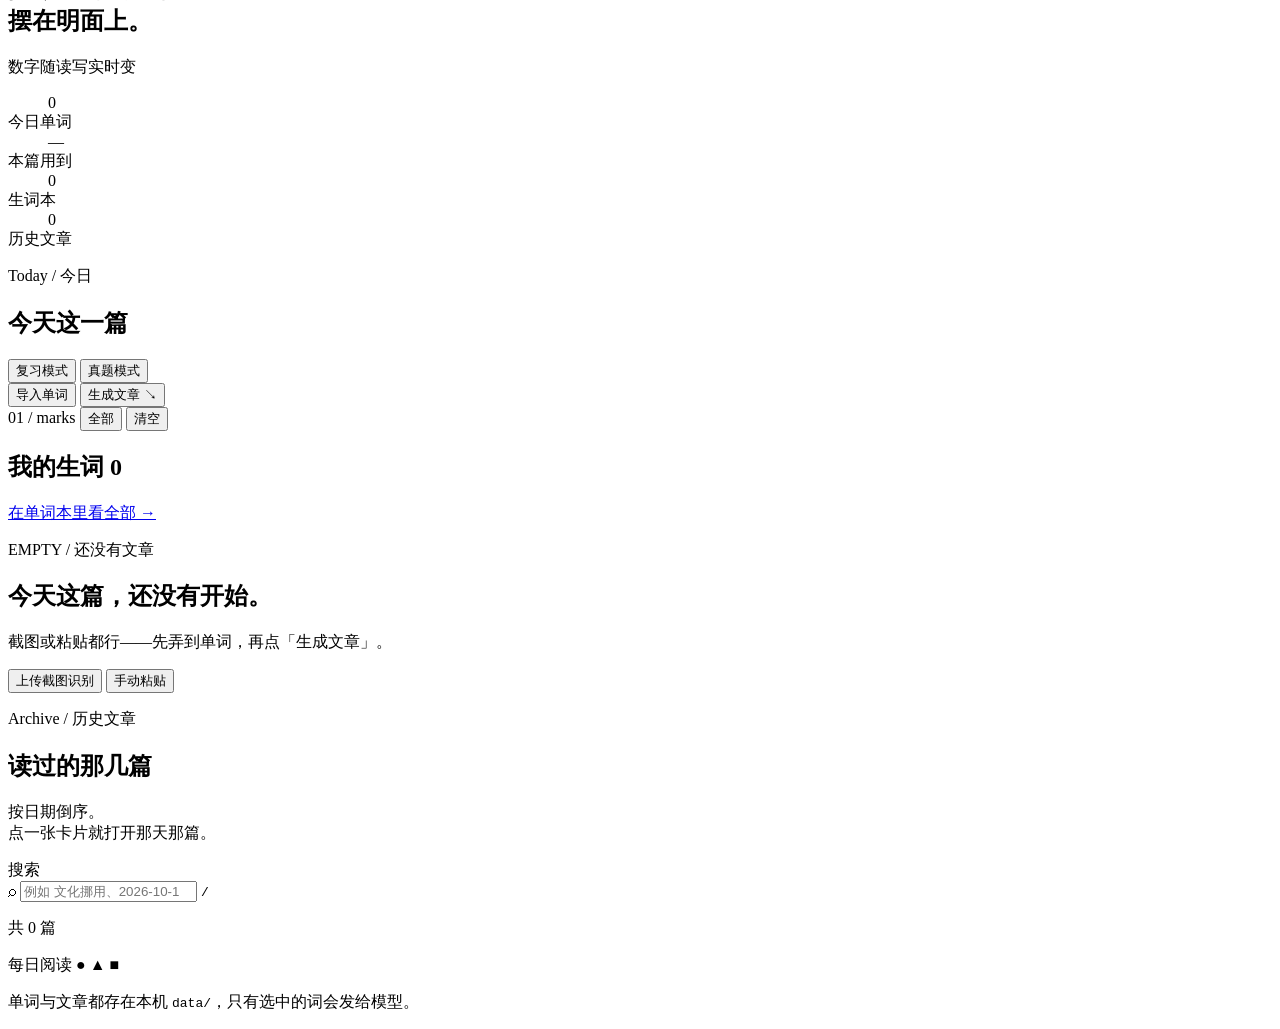
==== commit 2f23f9ed: "feat: 单词本并成独立页面，删掉重复的生词本页 - 单词本从弹窗改成独立页面 /vocab.html，三个标签：每日单词 / 我的生词 / 短语 - 原 /marks.html 的生词本并入「我的" ====
--- a/public/index.html
+++ b/public/index.html
@@ -22,9 +22,8 @@
       <nav class="page-nav" aria-label="主导航">
         <a href="#today" data-section="today">今日文章</a>
         <a href="#archive" data-section="archive">历史文章</a>
-        <a href="/marks.html">生词本 <span class="nav-count" id="navMarkCount">0</span></a>
+        <a href="/vocab.html">单词本 <span class="nav-count" id="navMarkCount">0</span></a>
       </nav>
-      <button class="btn ghost" id="btnVocab" title="所有天的单词、我的生词和短语">单词本</button>
       <button class="btn ghost" id="btnSettings" title="设置">设置</button>
     </div>
   </header>
@@ -177,23 +176,13 @@
         <aside class="sidebar">
           <section class="panel">
             <div class="panel-bar">
-              <span class="panel-code">01 / words</span>
-              <button class="mini-btn" id="btnAllWords" title="打开完整单词本">全部</button>
-              <button class="mini-btn" id="btnClearWords" title="清空今天的单词">清空</button>
-            </div>
-            <h2>今日单词 <span class="count" id="wordCount">0</span></h2>
-            <div id="wordList" class="word-list"></div>
-          </section>
-
-          <section class="panel">
-            <div class="panel-bar">
-              <span class="panel-code">02 / marks</span>
+              <span class="panel-code">01 / marks</span>
               <button class="mini-btn" id="btnAllMarks" title="打开完整单词本">全部</button>
               <button class="mini-btn" id="btnClearMarks" title="清空生词本">清空</button>
             </div>
             <h2>我的生词 <span class="count" id="markCount">0</span></h2>
             <div id="markList" class="mark-list"></div>
-            <a class="panel-link" href="/marks.html">去生词本复习 <span aria-hidden="true">→</span></a>
+            <a class="panel-link" href="/vocab.html?tab=mine">在单词本里看全部 <span aria-hidden="true">→</span></a>
           </section>
         </aside>
 
@@ -360,38 +349,6 @@
   </div>
 </div>
 
-<!-- ============ 单词本 ============ -->
-<div class="modal" id="modalVocab" hidden>
-  <div class="modal-card wide">
-    <header>
-      <h3>单词本</h3>
-      <button class="btn icon" data-close>✕</button>
-    </header>
-    <div class="modal-body vocab-body">
-      <div class="vocab-bar">
-        <div class="tabs vocab-tabs">
-          <button class="vtab active" data-vtab="daily">每日单词 <span class="count" id="vtabDailyCount">0</span></button>
-          <button class="vtab" data-vtab="mine">我的生词 <span class="count" id="vtabMineCount">0</span></button>
-          <button class="vtab" data-vtab="phrases">短语 <span class="count" id="vtabPhraseCount">0</span></button>
-        </div>
-        <div class="vocab-tools">
-          <button class="btn ghost" id="btnFillMeaning" hidden>补全释义</button>
-          <select id="vocabSort" title="排序方式">
-            <option value="time-desc">时间：新 → 旧</option>
-            <option value="time-asc">时间：旧 → 新</option>
-            <option value="alpha">字母：A → Z</option>
-            <option value="alpha-desc">字母：Z → A</option>
-          </select>
-          <input type="search" id="vocabSearch" placeholder="搜单词或释义" />
-        </div>
-      </div>
-      <p class="tip" id="vocabStatus" hidden></p>
-      <div id="vocabBody" class="vocab-grid"></div>
-      <p class="tip" id="vocabEmpty" hidden></p>
-    </div>
-  </div>
-</div>
-
 <!-- ============ 单词详情浮层 ============ -->
 <div class="popover" id="popover" hidden></div>
 <div class="toast" id="toast" hidden></div>
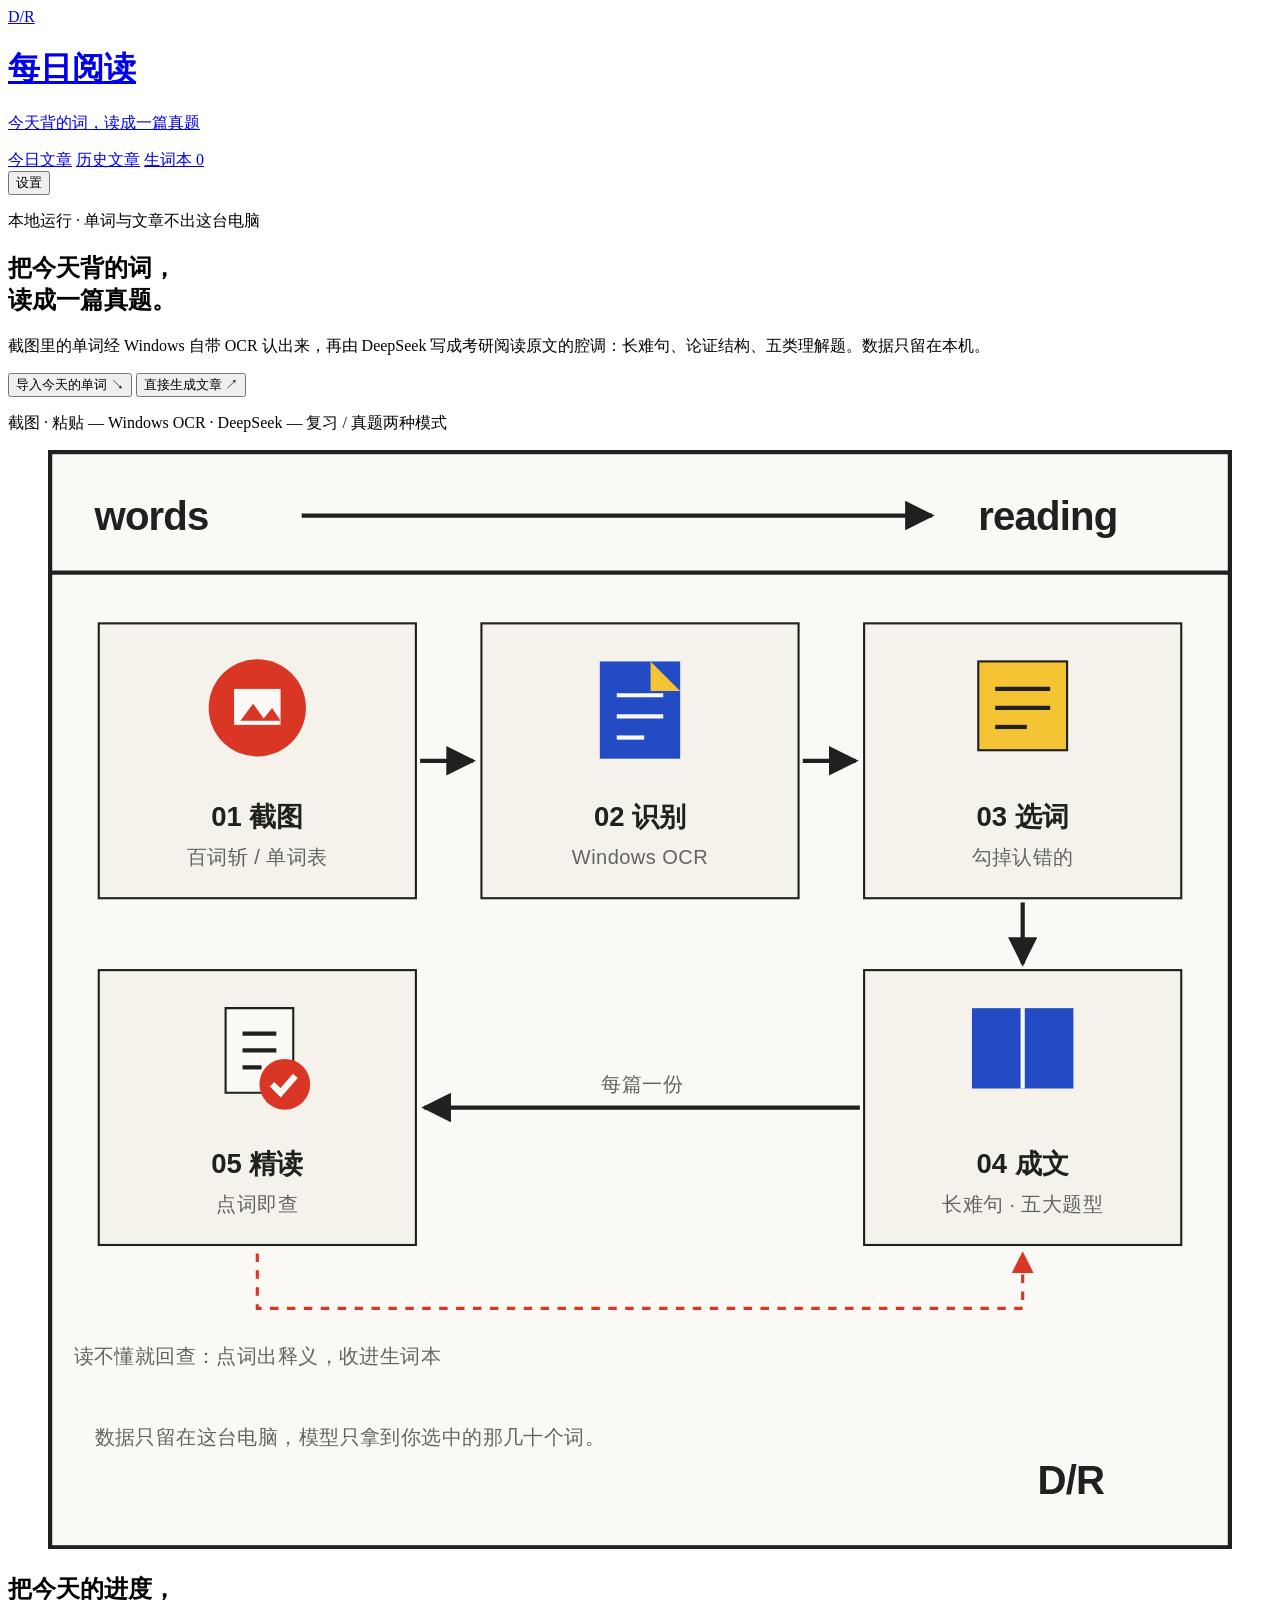
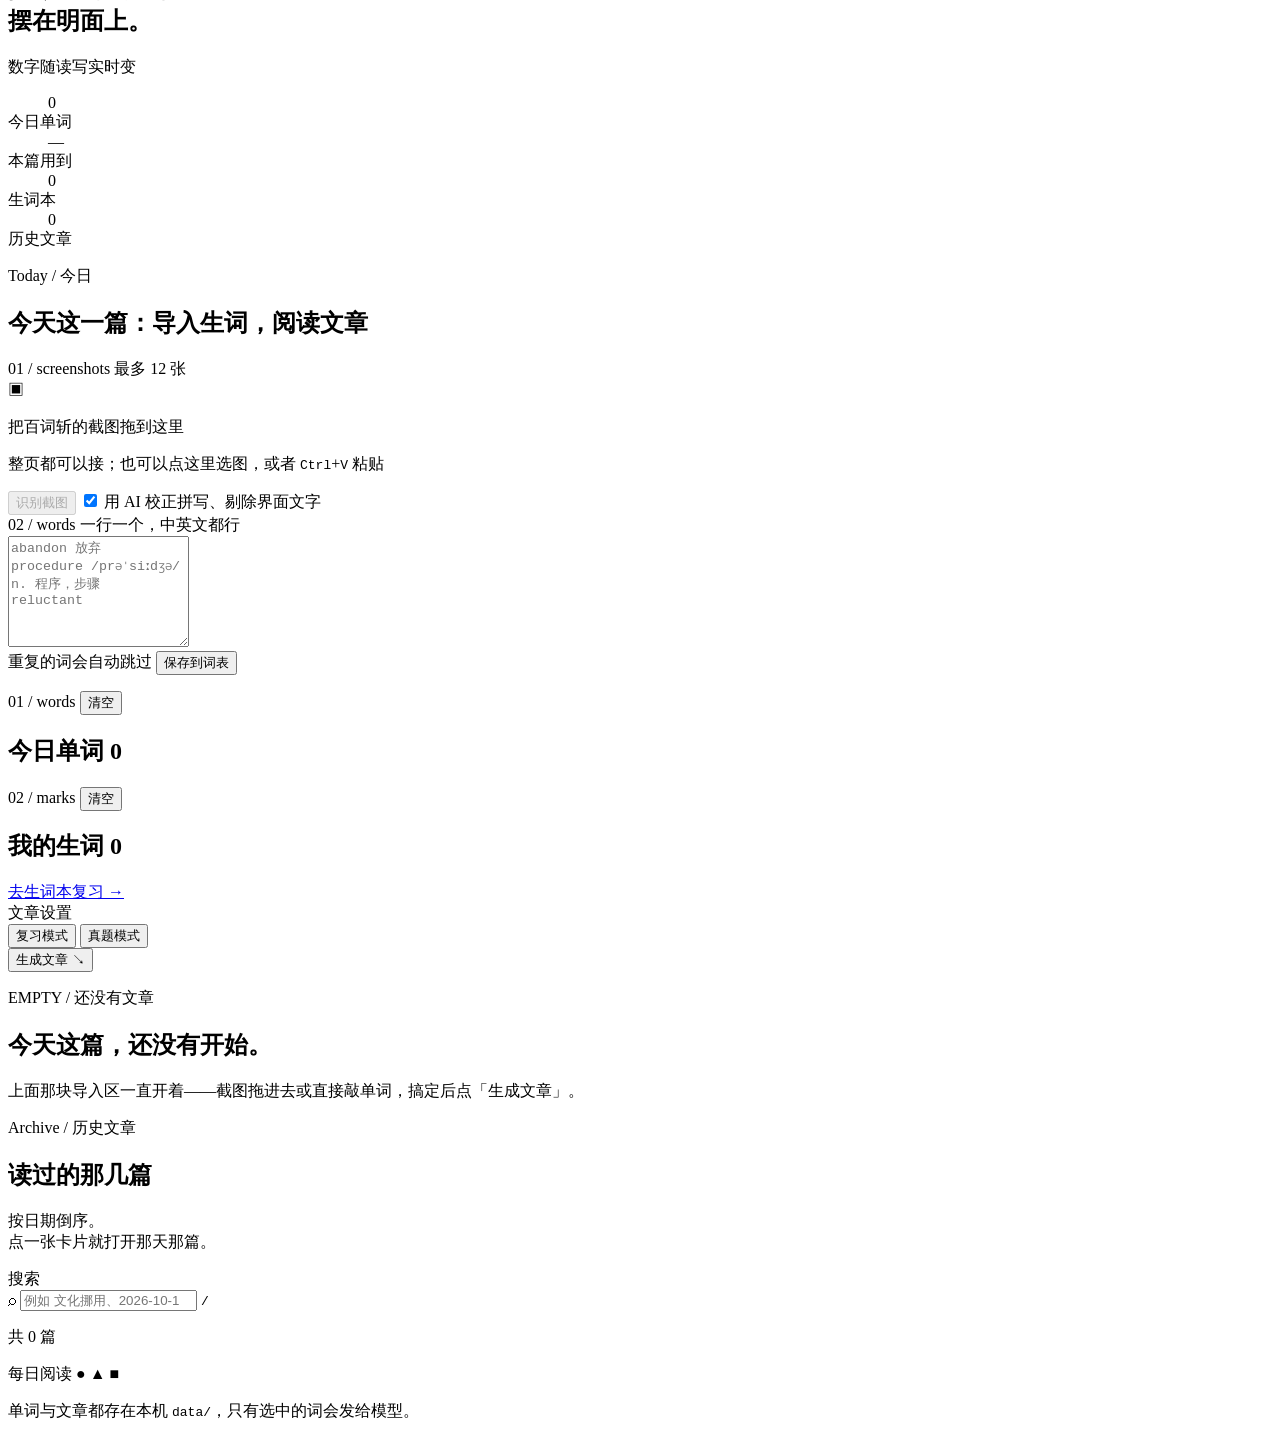
==== commit a84bd69b: "style:主要修改了导入单词区域。" ====
--- a/public/index.html
+++ b/public/index.html
@@ -22,7 +22,7 @@
       <nav class="page-nav" aria-label="主导航">
         <a href="#today" data-section="today">今日文章</a>
         <a href="#archive" data-section="archive">历史文章</a>
-        <a href="/vocab.html">单词本 <span class="nav-count" id="navMarkCount">0</span></a>
+        <a href="/marks.html">生词本 <span class="nav-count" id="navMarkCount">0</span></a>
       </nav>
       <button class="btn ghost" id="btnSettings" title="设置">设置</button>
     </div>
@@ -160,41 +160,92 @@
       <div class="section-heading">
         <div>
           <p class="eyebrow">Today / 今日 <span class="eyebrow-date" id="currentDate"></span></p>
-          <h2>今天这一篇</h2>
-        </div>
-        <div class="today-tools">
-          <div class="mode-switch" role="group" aria-label="文章模式">
-            <button type="button" data-mode="review">复习模式</button>
-            <button type="button" data-mode="exam">真题模式</button>
+          <h2>今天这一篇<span class="h2-aside">：导入生词，阅读文章</span></h2>
+        </div>
+      </div>
+
+      <!-- 常驻导入区：不弹窗、不切换标签页，拖进来或直接敲字都在这里完事 -->
+      <section class="intake" id="intake" aria-label="导入单词">
+        <div class="intake-grid">
+          <div class="panel intake-panel" id="intakeShots">
+            <div class="panel-bar">
+              <span class="panel-code">01 / screenshots</span>
+              <span class="panel-hint">最多 12 张</span>
+            </div>
+            <div class="intake-body">
+              <div id="dropzone" class="dropzone">
+                <div class="dz-icon">▣</div>
+                <p class="dz-main">把百词斩的截图拖到这里</p>
+                <p class="dz-sub">整页都可以接；也可以点这里选图，或者 <kbd>Ctrl</kbd>+<kbd>V</kbd> 粘贴</p>
+                <input type="file" id="fileInput" accept="image/*" multiple hidden />
+              </div>
+              <div id="thumbs" class="thumbs"></div>
+              <div class="row-inline">
+                <button class="btn ghost" id="btnDoOcr" disabled>识别截图</button>
+                <label class="switch"><input type="checkbox" id="chkOcrFix" checked /> 用 AI 校正拼写、剔除界面文字</label>
+              </div>
+              <div id="ocrResult" class="fetch-result"></div>
+            </div>
           </div>
-          <button class="btn ghost" id="btnImport">导入单词</button>
-          <button class="btn primary" id="btnGenerate">生成文章 <span aria-hidden="true">↘</span></button>
-        </div>
-      </div>
+
+          <div class="panel intake-panel" id="intakeText">
+            <div class="panel-bar">
+              <span class="panel-code">02 / words</span>
+              <span class="panel-hint">一行一个，中英文都行</span>
+            </div>
+            <div class="intake-body">
+              <textarea id="pasteBox" rows="7" spellcheck="false" placeholder="abandon 放弃&#10;procedure /prəˈsiːdʒə/ n. 程序，步骤&#10;reluctant"></textarea>
+              <div id="pastePreview" class="paste-preview"></div>
+              <div class="row-inline paste-actions">
+                <span class="status">重复的词会自动跳过</span>
+                <button class="btn primary" id="btnSavePaste">保存到词表</button>
+              </div>
+            </div>
+          </div>
+        </div>
+
+        <div class="intake-foot">
+          <p class="status" id="importStatus"></p>
+        </div>
+      </section>
 
       <div class="workspace" id="work">
         <aside class="sidebar">
           <section class="panel">
             <div class="panel-bar">
-              <span class="panel-code">01 / marks</span>
-              <button class="mini-btn" id="btnAllMarks" title="打开完整单词本">全部</button>
+              <span class="panel-code">01 / words</span>
+              <button class="mini-btn" id="btnClearWords" title="清空今天的单词">清空</button>
+            </div>
+            <h2>今日单词 <span class="count" id="wordCount">0</span></h2>
+            <div id="wordList" class="word-list"></div>
+          </section>
+
+          <section class="panel">
+            <div class="panel-bar">
+              <span class="panel-code">02 / marks</span>
               <button class="mini-btn" id="btnClearMarks" title="清空生词本">清空</button>
             </div>
             <h2>我的生词 <span class="count" id="markCount">0</span></h2>
             <div id="markList" class="mark-list"></div>
-            <a class="panel-link" href="/vocab.html?tab=mine">在单词本里看全部 <span aria-hidden="true">→</span></a>
+            <a class="panel-link" href="/marks.html">去生词本复习 <span aria-hidden="true">→</span></a>
           </section>
         </aside>
 
         <div class="main" id="main">
+          <!-- 跟生成文章有关的设置，贴着文章区放 -->
+          <div class="main-tools">
+            <span class="main-tools-label">文章设置</span>
+            <div class="mode-switch" role="group" aria-label="文章模式">
+              <button type="button" data-mode="review">复习模式</button>
+              <button type="button" data-mode="exam">真题模式</button>
+            </div>
+            <button class="btn primary" id="btnGenerate">生成文章 <span aria-hidden="true">↘</span></button>
+          </div>
+
           <div class="empty" id="empty">
             <p class="empty-code">EMPTY / 还没有文章</p>
             <h2>今天这篇，还没有开始。</h2>
-            <p>截图或粘贴都行——先弄到单词，再点「生成文章」。</p>
-            <div class="empty-actions">
-              <button class="btn primary" data-act="image">上传截图识别</button>
-              <button class="btn ghost" data-act="import">手动粘贴</button>
-            </div>
+            <p>上面那块导入区一直开着——截图拖进去或直接敲单词，搞定后点「生成文章」。</p>
             <p class="hint" id="emptyHint"></p>
           </div>
           <article id="articleView" hidden></article>
@@ -236,54 +287,6 @@
     <p class="footer-brand">每日阅读 <span aria-hidden="true">● ▲ ■</span></p>
     <p>单词与文章都存在本机 <code>data/</code>，只有选中的词会发给模型。</p>
   </footer>
-</div>
-
-<!-- ============ 导入单词 ============ -->
-<div class="modal" id="modalImport" hidden>
-  <div class="modal-card">
-    <header>
-      <div>
-        <p class="modal-code">import / 今日单词</p>
-        <h3>导入今天的单词</h3>
-      </div>
-      <button class="btn icon" data-close aria-label="关闭">✕</button>
-    </header>
-    <div class="modal-body">
-      <div class="tabs">
-        <button class="tab active" data-tab="image">上传截图识别</button>
-        <button class="tab" data-tab="paste">手动粘贴</button>
-      </div>
-
-      <div class="tab-panel" data-panel="image">
-        <div id="dropzone" class="dropzone">
-          <div class="dz-icon">▣</div>
-          <p class="dz-main">把百词斩的截图拖进来</p>
-          <p class="dz-sub">也可以点这里选图片，或者直接 <kbd>Ctrl</kbd>+<kbd>V</kbd> 粘贴</p>
-          <input type="file" id="fileInput" accept="image/*" multiple hidden />
-        </div>
-        <div id="thumbs" class="thumbs"></div>
-        <div class="row-inline">
-          <button class="btn primary" id="btnDoOcr" disabled>开始识别</button>
-          <label class="switch"><input type="checkbox" id="chkOcrFix" /> 用 AI 校正拼写、剔除界面文字</label>
-        </div>
-        <div id="ocrResult" class="fetch-result"></div>
-      </div>
-
-      <div class="tab-panel" data-panel="paste" hidden>
-        <p class="tip">一行一个，中英文都行：</p>
-        <pre class="example">abandon 放弃
-procedure /prəˈsiːdʒə/ n. 程序，步骤
-reluctant</pre>
-        <textarea id="pasteBox" rows="8" placeholder="在这里粘贴单词……"></textarea>
-        <div id="pastePreview" class="paste-preview"></div>
-      </div>
-    </div>
-    <footer>
-      <span class="status" id="importStatus"></span>
-      <button class="btn ghost" data-close>取消</button>
-      <button class="btn primary" id="btnSaveWords">保存</button>
-    </footer>
-  </div>
 </div>
 
 <!-- ============ 设置 ============ -->
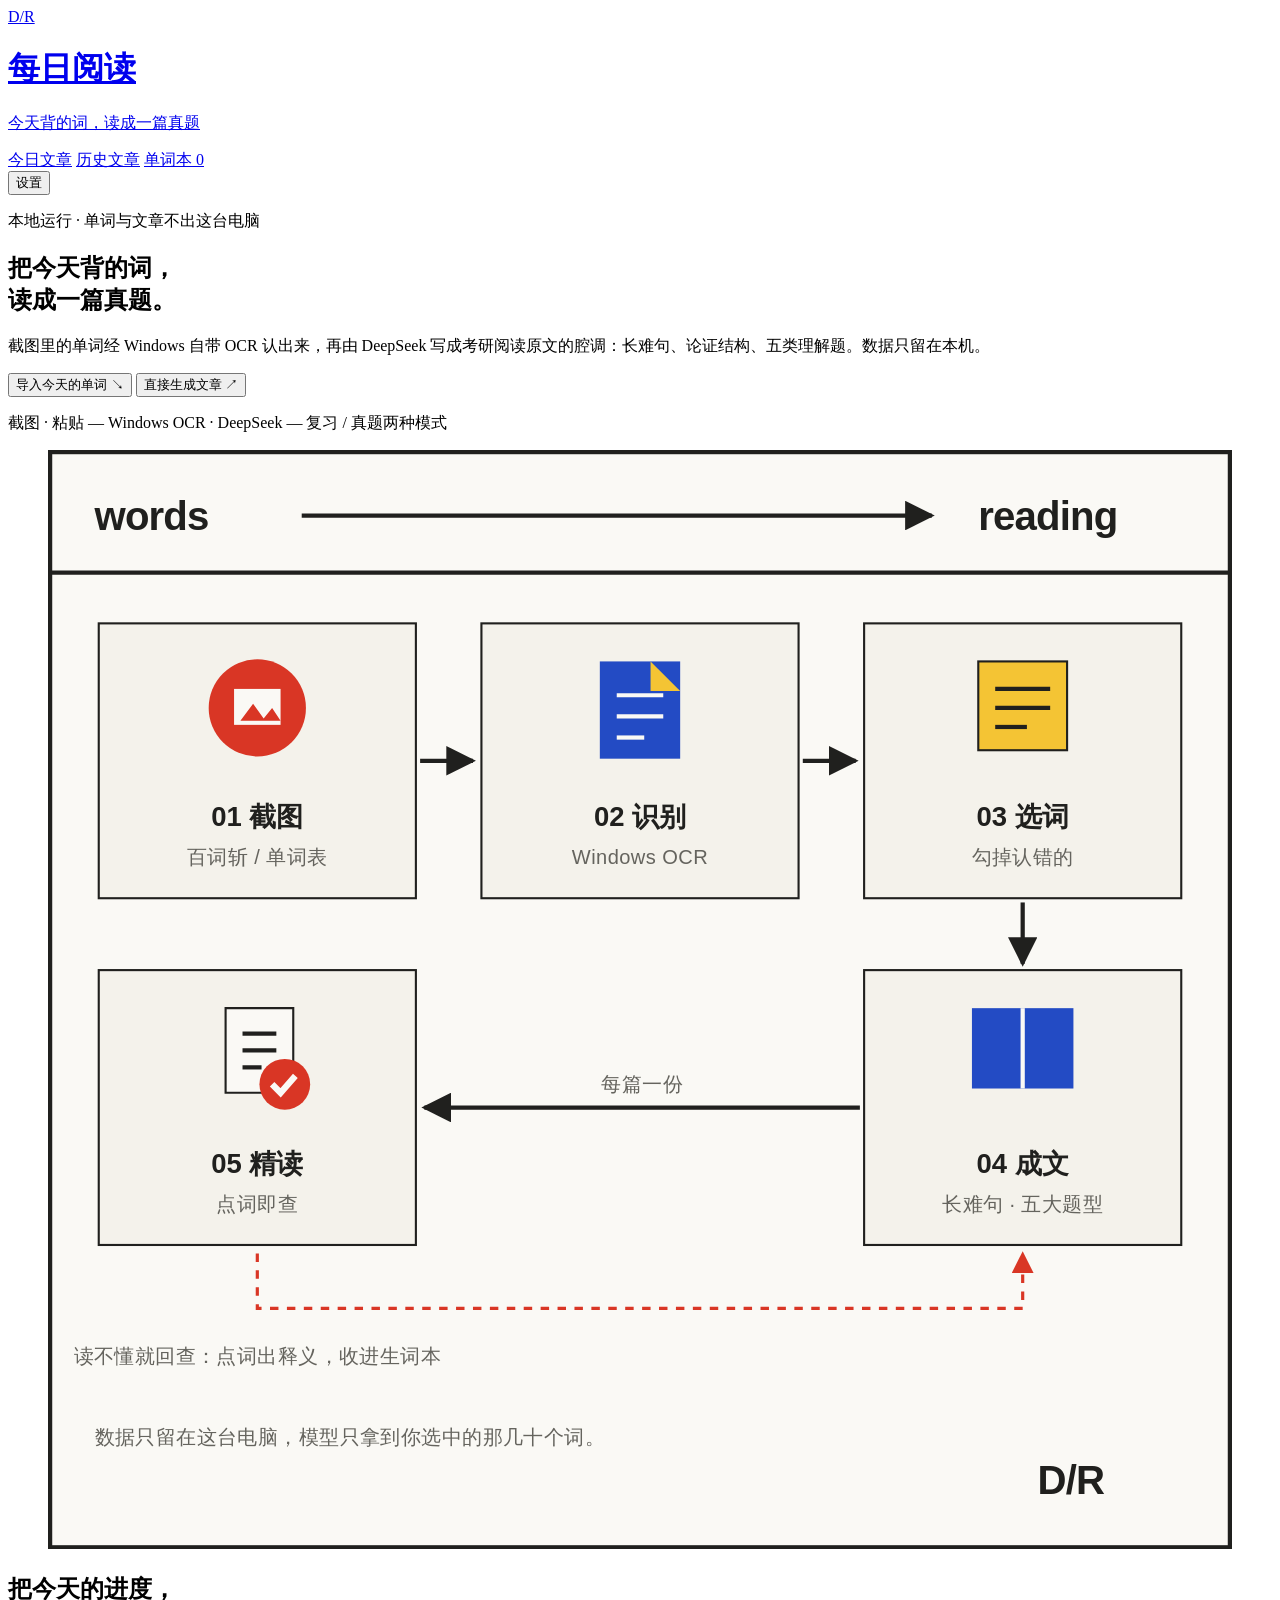
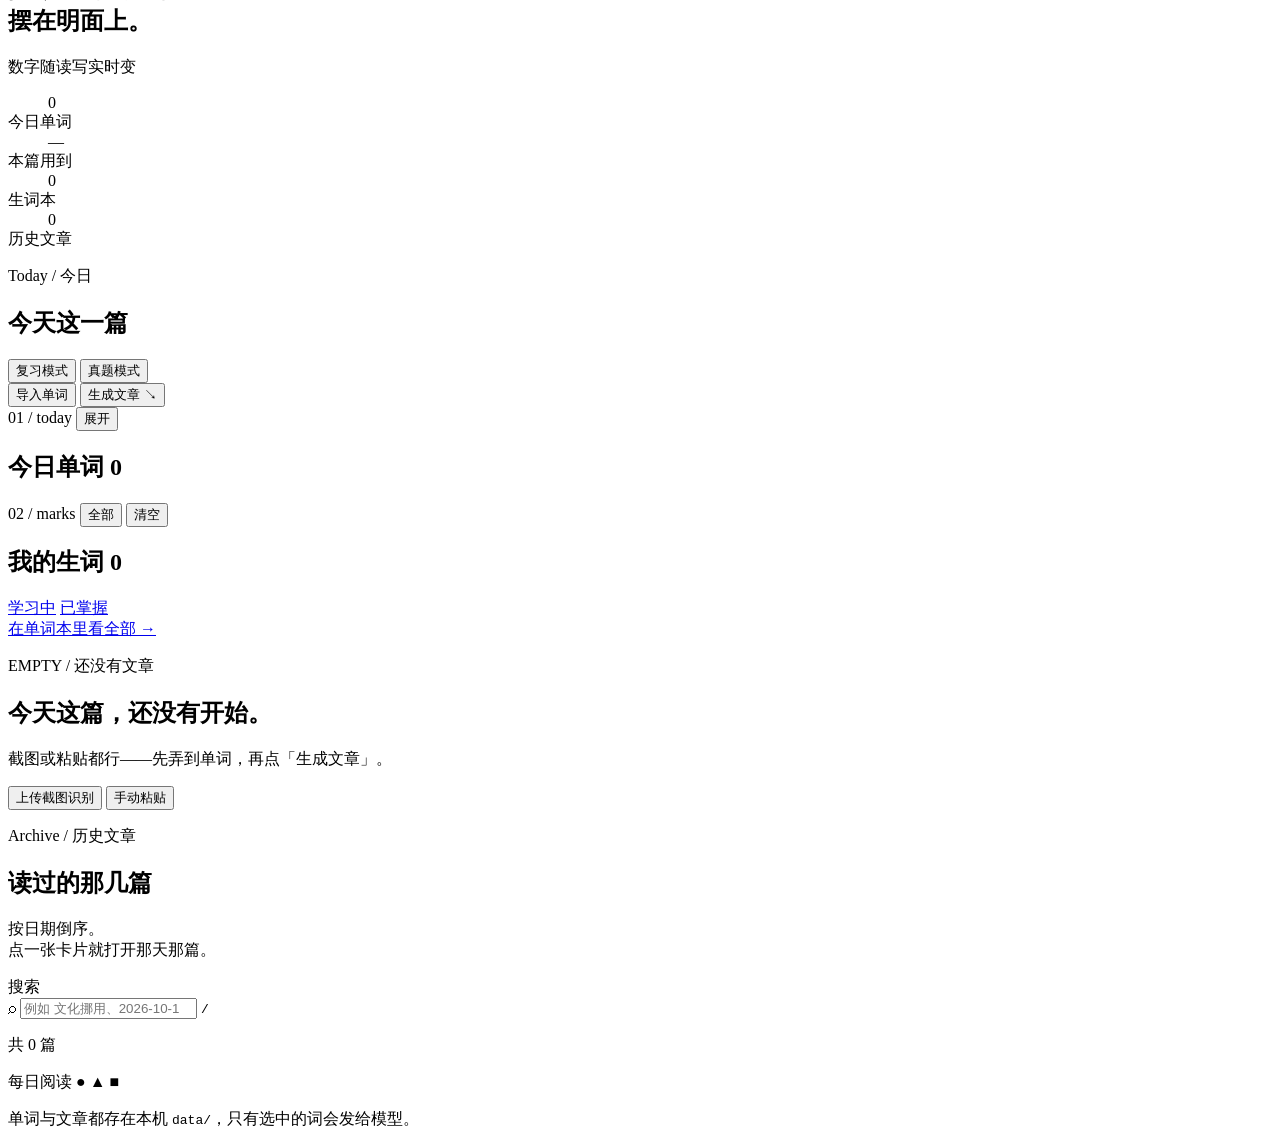
==== commit e807f0b3: "feat: 今日单词折叠面板 + 我的生词学习中/已掌握快捷切换 - 首页侧栏新增 01/today 今日单词，默认收起，展开状态存 localStorage - 单词本我的生词顶部一对切换按钮（学习" ====
--- a/public/index.html
+++ b/public/index.html
@@ -22,7 +22,7 @@
       <nav class="page-nav" aria-label="主导航">
         <a href="#today" data-section="today">今日文章</a>
         <a href="#archive" data-section="archive">历史文章</a>
-        <a href="/marks.html">生词本 <span class="nav-count" id="navMarkCount">0</span></a>
+        <a href="/vocab.html">单词本 <span class="nav-count" id="navMarkCount">0</span></a>
       </nav>
       <button class="btn ghost" id="btnSettings" title="设置">设置</button>
     </div>
@@ -160,92 +160,55 @@
       <div class="section-heading">
         <div>
           <p class="eyebrow">Today / 今日 <span class="eyebrow-date" id="currentDate"></span></p>
-          <h2>今天这一篇<span class="h2-aside">：导入生词，阅读文章</span></h2>
-        </div>
-      </div>
-
-      <!-- 常驻导入区：不弹窗、不切换标签页，拖进来或直接敲字都在这里完事 -->
-      <section class="intake" id="intake" aria-label="导入单词">
-        <div class="intake-grid">
-          <div class="panel intake-panel" id="intakeShots">
-            <div class="panel-bar">
-              <span class="panel-code">01 / screenshots</span>
-              <span class="panel-hint">最多 12 张</span>
-            </div>
-            <div class="intake-body">
-              <div id="dropzone" class="dropzone">
-                <div class="dz-icon">▣</div>
-                <p class="dz-main">把百词斩的截图拖到这里</p>
-                <p class="dz-sub">整页都可以接；也可以点这里选图，或者 <kbd>Ctrl</kbd>+<kbd>V</kbd> 粘贴</p>
-                <input type="file" id="fileInput" accept="image/*" multiple hidden />
-              </div>
-              <div id="thumbs" class="thumbs"></div>
-              <div class="row-inline">
-                <button class="btn ghost" id="btnDoOcr" disabled>识别截图</button>
-                <label class="switch"><input type="checkbox" id="chkOcrFix" checked /> 用 AI 校正拼写、剔除界面文字</label>
-              </div>
-              <div id="ocrResult" class="fetch-result"></div>
-            </div>
+          <h2>今天这一篇</h2>
+        </div>
+        <div class="today-tools">
+          <div class="mode-switch" role="group" aria-label="文章模式">
+            <button type="button" data-mode="review">复习模式</button>
+            <button type="button" data-mode="exam">真题模式</button>
           </div>
-
-          <div class="panel intake-panel" id="intakeText">
-            <div class="panel-bar">
-              <span class="panel-code">02 / words</span>
-              <span class="panel-hint">一行一个，中英文都行</span>
-            </div>
-            <div class="intake-body">
-              <textarea id="pasteBox" rows="7" spellcheck="false" placeholder="abandon 放弃&#10;procedure /prəˈsiːdʒə/ n. 程序，步骤&#10;reluctant"></textarea>
-              <div id="pastePreview" class="paste-preview"></div>
-              <div class="row-inline paste-actions">
-                <span class="status">重复的词会自动跳过</span>
-                <button class="btn primary" id="btnSavePaste">保存到词表</button>
-              </div>
-            </div>
-          </div>
-        </div>
-
-        <div class="intake-foot">
-          <p class="status" id="importStatus"></p>
-        </div>
-      </section>
+          <button class="btn ghost" id="btnImport">导入单词</button>
+          <button class="btn primary" id="btnGenerate">生成文章 <span aria-hidden="true">↘</span></button>
+        </div>
+      </div>
 
       <div class="workspace" id="work">
         <aside class="sidebar">
-          <section class="panel">
+          <section class="panel today-panel" id="todayPanel">
             <div class="panel-bar">
-              <span class="panel-code">01 / words</span>
-              <button class="mini-btn" id="btnClearWords" title="清空今天的单词">清空</button>
+              <span class="panel-code">01 / today</span>
+              <button class="mini-btn" id="btnTodayToggle" type="button"
+                      aria-expanded="false" aria-controls="todayList">展开</button>
             </div>
-            <h2>今日单词 <span class="count" id="wordCount">0</span></h2>
-            <div id="wordList" class="word-list"></div>
+            <h2>今日单词 <span class="count" id="todayCount">0</span></h2>
+            <div id="todayList" class="today-list" hidden></div>
           </section>
 
           <section class="panel">
             <div class="panel-bar">
               <span class="panel-code">02 / marks</span>
+              <button class="mini-btn" id="btnAllMarks" title="打开完整单词本">全部</button>
               <button class="mini-btn" id="btnClearMarks" title="清空生词本">清空</button>
             </div>
             <h2>我的生词 <span class="count" id="markCount">0</span></h2>
             <div id="markList" class="mark-list"></div>
-            <a class="panel-link" href="/marks.html">去生词本复习 <span aria-hidden="true">→</span></a>
+            <div class="panel-jump">
+              <a class="mini-btn" id="btnMineToLearning" href="/vocab.html?tab=mine&mine=learning">学习中</a>
+              <a class="mini-btn" id="btnMineToMastered" href="/vocab.html?tab=mine&mine=mastered">已掌握</a>
+            </div>
+            <a class="panel-link" href="/vocab.html?tab=mine">在单词本里看全部 <span aria-hidden="true">→</span></a>
           </section>
         </aside>
 
         <div class="main" id="main">
-          <!-- 跟生成文章有关的设置，贴着文章区放 -->
-          <div class="main-tools">
-            <span class="main-tools-label">文章设置</span>
-            <div class="mode-switch" role="group" aria-label="文章模式">
-              <button type="button" data-mode="review">复习模式</button>
-              <button type="button" data-mode="exam">真题模式</button>
-            </div>
-            <button class="btn primary" id="btnGenerate">生成文章 <span aria-hidden="true">↘</span></button>
-          </div>
-
           <div class="empty" id="empty">
             <p class="empty-code">EMPTY / 还没有文章</p>
             <h2>今天这篇，还没有开始。</h2>
-            <p>上面那块导入区一直开着——截图拖进去或直接敲单词，搞定后点「生成文章」。</p>
+            <p>截图或粘贴都行——先弄到单词，再点「生成文章」。</p>
+            <div class="empty-actions">
+              <button class="btn primary" data-act="image">上传截图识别</button>
+              <button class="btn ghost" data-act="import">手动粘贴</button>
+            </div>
             <p class="hint" id="emptyHint"></p>
           </div>
           <article id="articleView" hidden></article>
@@ -287,6 +250,54 @@
     <p class="footer-brand">每日阅读 <span aria-hidden="true">● ▲ ■</span></p>
     <p>单词与文章都存在本机 <code>data/</code>，只有选中的词会发给模型。</p>
   </footer>
+</div>
+
+<!-- ============ 导入单词 ============ -->
+<div class="modal" id="modalImport" hidden>
+  <div class="modal-card">
+    <header>
+      <div>
+        <p class="modal-code">import / 今日单词</p>
+        <h3>导入今天的单词</h3>
+      </div>
+      <button class="btn icon" data-close aria-label="关闭">✕</button>
+    </header>
+    <div class="modal-body">
+      <div class="tabs">
+        <button class="tab active" data-tab="image">上传截图识别</button>
+        <button class="tab" data-tab="paste">手动粘贴</button>
+      </div>
+
+      <div class="tab-panel" data-panel="image">
+        <div id="dropzone" class="dropzone">
+          <div class="dz-icon">▣</div>
+          <p class="dz-main">把百词斩的截图拖进来</p>
+          <p class="dz-sub">也可以点这里选图片，或者直接 <kbd>Ctrl</kbd>+<kbd>V</kbd> 粘贴</p>
+          <input type="file" id="fileInput" accept="image/*" multiple hidden />
+        </div>
+        <div id="thumbs" class="thumbs"></div>
+        <div class="row-inline">
+          <button class="btn primary" id="btnDoOcr" disabled>开始识别</button>
+          <label class="switch"><input type="checkbox" id="chkOcrFix" /> 用 AI 校正拼写、剔除界面文字</label>
+        </div>
+        <div id="ocrResult" class="fetch-result"></div>
+      </div>
+
+      <div class="tab-panel" data-panel="paste" hidden>
+        <p class="tip">一行一个，中英文都行：</p>
+        <pre class="example">abandon 放弃
+procedure /prəˈsiːdʒə/ n. 程序，步骤
+reluctant</pre>
+        <textarea id="pasteBox" rows="8" placeholder="在这里粘贴单词……"></textarea>
+        <div id="pastePreview" class="paste-preview"></div>
+      </div>
+    </div>
+    <footer>
+      <span class="status" id="importStatus"></span>
+      <button class="btn ghost" data-close>取消</button>
+      <button class="btn primary" id="btnSaveWords">保存</button>
+    </footer>
+  </div>
 </div>
 
 <!-- ============ 设置 ============ -->
